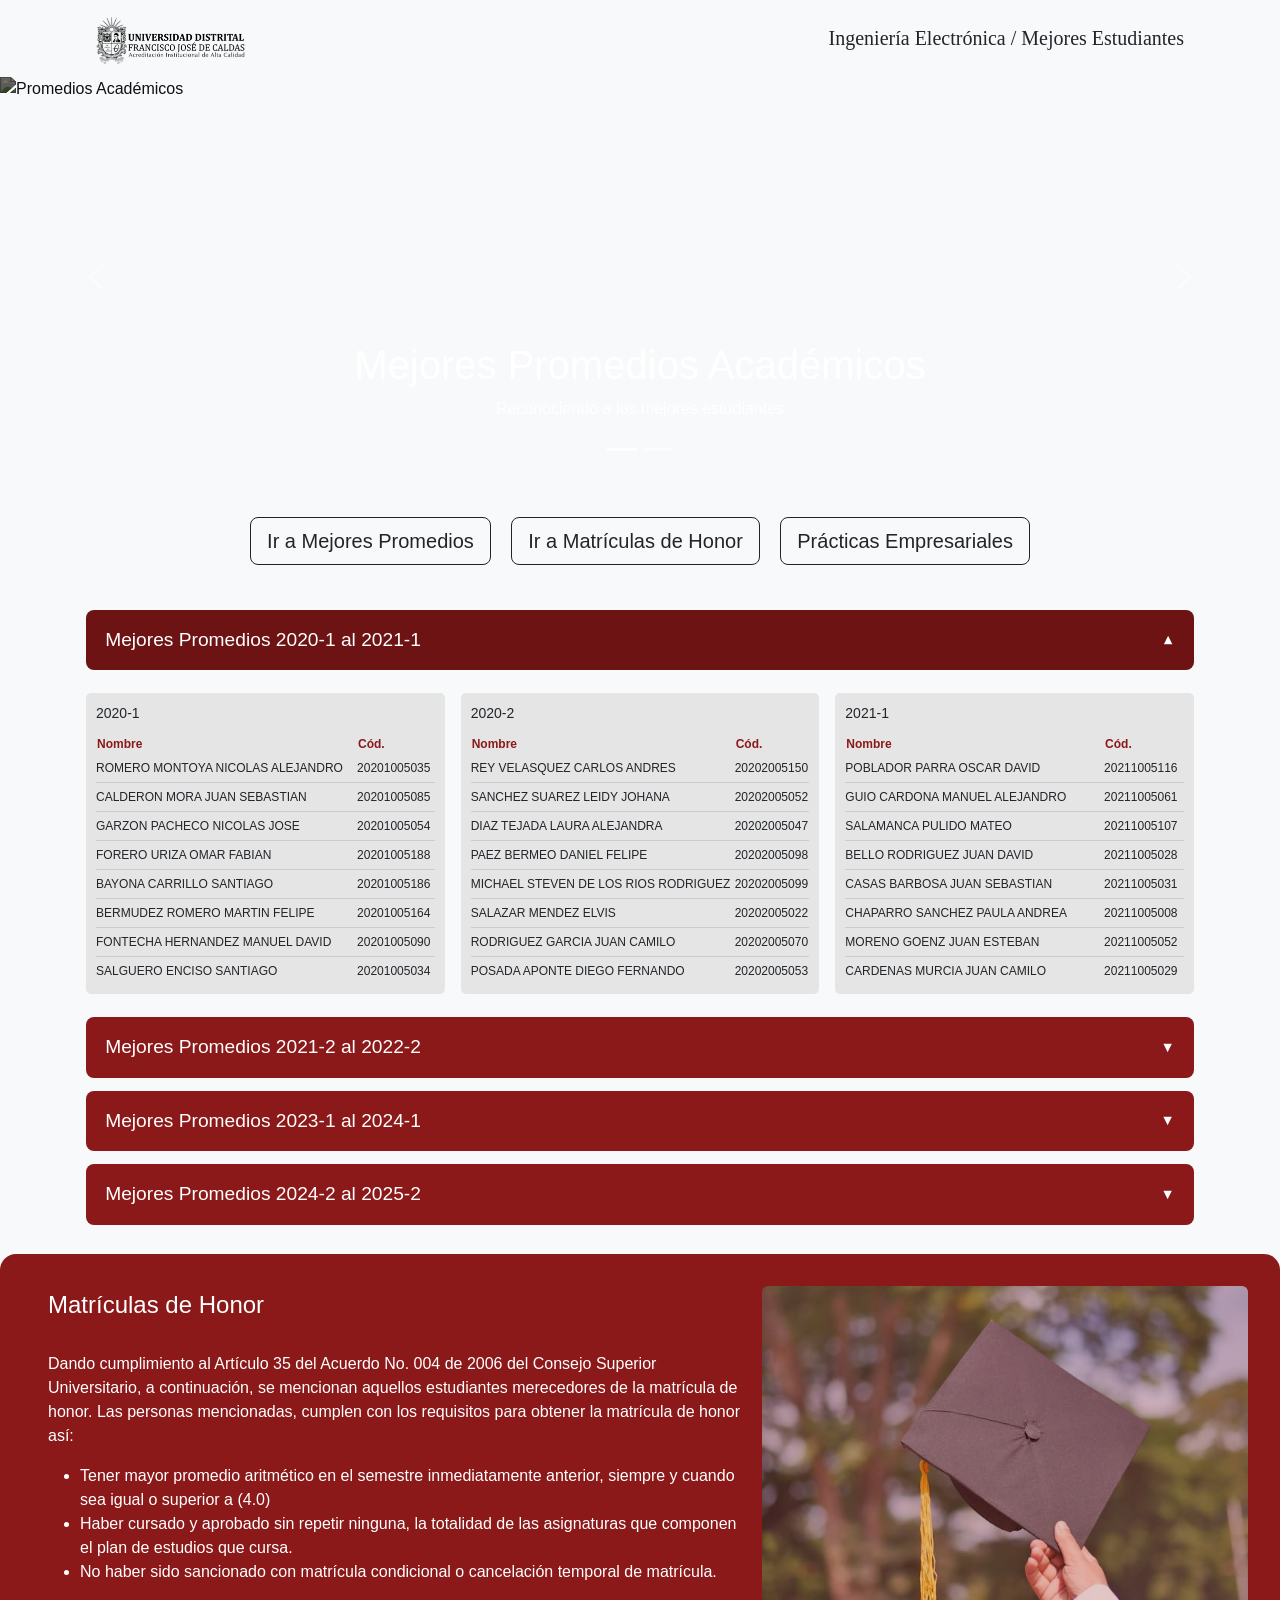
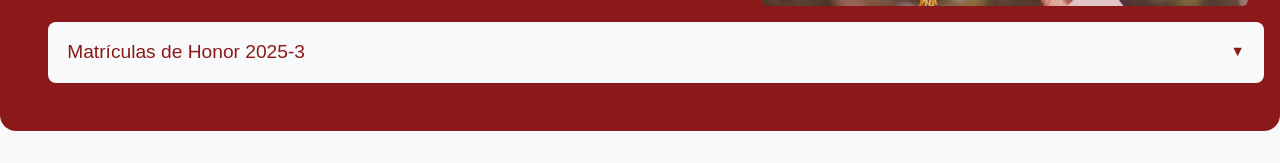
==== index.html @ f1820f09 "Correcion dashboard y finalización de los estilos e información" ====
<!DOCTYPE html>
<html lang="es">

<head>
  <meta charset="UTF-8">
  <title>Mejores Promedios</title>
  <meta name="viewport" content="width=device-width, initial-scale=1.0">
  <link rel="icon" type="image/webp" href="logo.webp">
  <link href="https://cdn.jsdelivr.net/npm/bootstrap@5.1.3/dist/css/bootstrap.min.css" rel="stylesheet"
    integrity="sha384-1BmE4kWBq78iYhFldvKuhfTAU6auU8tT94WrHftjDbrCEXSU1oBoqyl2QvZ6jIW3" crossorigin="anonymous">
  <link rel="stylesheet" href="styles.css">
</head>

<body>
  <!-- Header -->
  <nav class="navbar navbar-light bg-light px-5">
    <div class="container-fluid px-5">
      <a class="navbar-brand" href="#">
        <img src="logo.png" alt="" class="w-25 h-25 d-inline-block align-text-top">
      </a>
      <h5 class="my-0 navbar-title">Ingeniería Electrónica / Mejores Estudiantes</h5>
    </div>
  </nav>

  <!-- Carrusel -->
  <div id="carouselExampleIndicators" class="carousel slide custom-carousel" data-bs-ride="carousel">

    <div class="carousel-indicators">
      <button type="button" data-bs-target="#carouselExampleIndicators" data-bs-slide-to="0" class="active"></button>
      <button type="button" data-bs-target="#carouselExampleIndicators" data-bs-slide-to="1"></button>
    </div>

    <div class="carousel-inner">

      <!-- SLIDE 1 -->
      <div class="carousel-item active">
        <img src="https://images.unsplash.com/photo-1523240795612-9a054b0db644?q=80&w=1200&auto=format&fit=crop"
          class="d-block w-100" alt="Promedios Académicos">

        <div class="carousel-caption custom-caption">
          <a href="#Promedios" class="text-decoration-none text-reset">
            <h1>Mejores Promedios Académicos</h1>
          </a>
          <a href="#Promedios" class="text-decoration-none text-reset">
            <p>Reconociendo a los mejores estudiantes</p>
          </a>
        </div>
      </div>

      <!-- SLIDE 2 -->
      <div class="carousel-item">
        <img src="2.jpg"
          class="d-block w-100" alt="Matrículas de Honor">

        <div class="carousel-caption custom-caption">
          <a class="text-decoration-none text-reset" href="#Matriculas">
            <h1>Matrículas de Honor 2025-3</h1>
          </a>
          <a class="text-decoration-none text-reset" href="#Matriculas">
            <p>Formando profesionales del futuro</p>
          </a>
        </div>
      </div>

    </div>

    <button class="carousel-control-prev" type="button" data-bs-target="#carouselExampleIndicators"
      data-bs-slide="prev">
      <span class="carousel-control-prev-icon"></span>
    </button>

    <button class="carousel-control-next" type="button" data-bs-target="#carouselExampleIndicators"
      data-bs-slide="next">
      <span class="carousel-control-next-icon"></span>
    </button>

  </div>

  <div class="container text-center mt-4">
    <a class="btn btn-lg btn-outline-dark mx-2" href="#Promedios">Ir a Mejores Promedios</a>
    <a class="btn btn-lg btn-outline-dark mx-2" href="#Matriculas">Ir a Matrículas de Honor</a>
    <a class="btn btn-lg btn-outline-dark mx-2" href="./pagina_practicas/practicas.html">Prácticas Empresariales</a>
  </div>

  <!-- Mejores Promedios -->
  <section class="container" id="Promedios">
    <!-- BLOQUE 1 -->
    <button class="accordion">Mejores Promedios 2020-1 al 2021-1</button>
    <div class="panel">
      <div class="grid" id="bloque1"></div>
    </div>

    <!-- BLOQUE 2 -->
    <button class="accordion">Mejores Promedios 2021-2 al 2022-2</button>
    <div class="panel">
      <div class="grid" id="bloque2"></div>
    </div>

    <!-- BLOQUE 3 -->
    <button class="accordion">Mejores Promedios 2023-1 al 2024-1</button>
    <div class="panel">
      <div class="grid" id="bloque3"></div>
    </div>

    <!-- BLOQUE 4 -->
    <button class="accordion">Mejores Promedios 2024-2 al 2025-2</button>
    <div class="panel">
      <div class="grid" id="bloque4"></div>
    </div>

  </section>
  <!-- MATRÍCULAS DE HONOR -->
  <section class="Matriculas" id="Matriculas">
    <div class="container_Matriculas">
      <!-- TEXTO -->
      <div class="ps-3">
        <h4 class="mb-3 pb-3">Matrículas de Honor</h4>
        <p>
          Dando cumplimiento al Artículo 35 del Acuerdo No. 004 de 2006 del Consejo Superior Universitario, a
          continuación, se mencionan aquellos estudiantes merecedores de la matrícula de honor.

          Las personas mencionadas, cumplen con los requisitos para obtener la matrícula de honor así:
        </p>
        <ul>
          <li>Tener mayor promedio aritmético en el semestre inmediatamente anterior, siempre y cuando sea igual o
            superior a (4.0)</li>
          <li>Haber cursado y aprobado sin repetir ninguna, la totalidad de las asignaturas que componen el plan de
            estudios que cursa.</li>
          <li>No haber sido sancionado con matrícula condicional o cancelación temporal de matrícula.</li>
        </ul>
      </div>
      <div class="img-container">
        <img src="1.jpg"
          alt="Matrículas de Honor" class="h-100 opacity-75 rounded">
      </div>
    </div>
    <button class="accordion accordion_matriculas bg-light m-3">Matrículas de Honor 2025-3</button>
    <div class="panel">
      <!-- TABLA -->
      <div class="tabla-honor text-black">
        <table>
          <thead>
            <tr>
              <th></th>
              <th>Nombre</th>
              <th>Código</th>
              <th>Periodo de Ingreso</th>
            </tr>
          </thead>
          <tbody id="tabla-matriculas"></tbody>
        </table>
      </div>
    </div>
  </section>

  <script src="https://cdn.jsdelivr.net/npm/bootstrap@5.1.3/dist/js/bootstrap.bundle.min.js"
    integrity="sha384-ka7Sk0Gln4gmtz2MlQnikT1wXgYsOg+OMhuP+IlRH9sENBO0LRn5q+8nbTov4+1p"
    crossorigin="anonymous"></script>
  <script src="script.js"></script>
</body>

</html>
---- styles.css ----
body {
    font-family: 'Segoe UI', Tahoma, Geneva, Verdana, sans-serif;
    background: #F8F9FA;
}

.hero {
    background: #ffffff;
}

.hero .card {
    border-radius: 1rem;
}

.container {
    width: 90%;
    margin: auto;
    padding: 1rem;

}

.navbar-title {
    font-family: fangsong;
}

/* ACCORDION */
.accordion {
    width: 100%;
    font-size: 1.2rem;
    background: #8C1919;
    color: #fff;
    /* mejor contraste */
    padding: 1rem 1.2rem;
    margin: 0.8rem 0;
    border: none;
    border-radius: 8px;
    cursor: pointer;
    font-weight: 500;
    display: flex;
    justify-content: space-between;
    align-items: center;

    transition: all 0.3s ease;
}

/* Hover elegante */
.accordion:hover {
    background: #a32020;
    transform: translateY(-2px);
    box-shadow: 0 4px 10px rgba(0, 0, 0, 0.15);
}

/* Estado activo */
.accordion.active {
    background: #6e1313;
}

/* Icono (flecha) */
.accordion::after {
    content: "▼";
    font-size: 0.9rem;
    transition: transform 0.3s ease;
}

/* Rotación al abrir */
.accordion.active::after {
    transform: rotate(180deg);
}

.panel {
    display: none;
    padding: 10px 0;
}

/* GRID */
.grid {
    display: grid;
    grid-template-columns: repeat(3, 1fr);
    gap: 1rem;
}

/* Responsive Grid */
@media (max-width: 1024px) {
    .grid {
        grid-template-columns: repeat(2, 1fr);
    }
}

@media (max-width: 768px) {
    .grid {
        grid-template-columns: 1fr;
    }
}

/* COLUMNAS */
.col {
    background: #e5e5e5;
    padding: 10px;
    border-radius: 5px;
}

.col-header {
    display: flex;
    justify-content: space-between;
    font-size: 14px;
    margin-bottom: 10px;
}

.col-header a {
    color: #8C1919;
    text-decoration: none;
    font-size: 12px;
}

/* TABLA */
.tabla {
    max-height: 250px;
    overflow-y: auto;
}

table {
    width: 100%;
    font-size: 12px;
}

th {
    text-align: left;
    color: #8C1919;
}

td {
    padding: 5px 0;
    border-bottom: 1px solid #ccc;
}

.custom-carousel img {
    filter: brightness(0.4) sepia(0.3) hue-rotate(-10deg);
}

img {
    width: 100%;
    height: 25rem;
    object-fit: cover;
    object-position: center;
    /* Por defecto, centrado */
    object-position: top;
    /* Enfoque en la parte superior */
    object-position: bottom;
    /* Enfoque en la parte inferior */
    object-position: left;
    /* Enfoque a la izquierda */
    object-position: right;
    /* Enfoque a la derecha */
    object-position: 30% 80%;
    /* Coordenadas personalizadas (x% y%) */
}

/* Matriculas */
.Matriculas {
    background: #8C1919;
    padding: 2rem;
    border-radius: 1rem;
    margin-bottom: 2rem;
}

.container_Matriculas {
    display: flex;
    gap: 1rem;
    color: white;
    align-items: center;
}

/* Responsive Matriculas Container */
@media (max-width: 768px) {
    .container_Matriculas {
        flex-direction: column;
        gap: 1.5rem;
    }
}

@media (max-width: 768px) {
    .container_Matriculas > div:first-child {
        width: 100% !important;
    }
}

.img-container {
    flex-shrink: 0;
    min-width: 40%;
    height: 20rem;
}

.img-container img {
    width: 100%;
    height: 100%;
    object-fit: cover;
    object-position: center;
    margin: 0;
}

/* Responsive Image Container */
@media (max-width: 768px) {
    .img-container {
        min-width: 100%;
        height: 15rem;
    }
}

.accordion_matriculas {
    color: #8C1919;
    font-weight: 500;
    width: 100%;
    margin-left: 0;
    margin-right: 0;
}

/* Responsive accordion matriculas */
@media (max-width: 768px) {
    .accordion_matriculas {
        width: 100%;
        font-size: 1rem;
        padding: 0.8rem 1rem;
    }
}

/* TABLAS */
.tabla-container {
    width: 100%;
}

/* TABLA */
.tabla-honor {
    background: #eaeaea;
    border-radius: 8px;
    overflow-x: auto;
}

.tabla-honor table {
    width: 100%;
    min-width: 500px;
}

/* ENCABEZADO */
.tabla-honor thead {
    background: #f5f5f5;
}

.tabla-honor th {
    padding: 12px;
    font-size: 13px;
    text-align: left;
    color: #333;
}

/* FILAS */
.tabla-honor td {
    padding: 12px;
    font-size: 13px;
    border-top: 1px solid #ddd;
}

/* EFECTO HOVER */
.tabla-honor tbody tr:hover {
    background: #dcdcdc;
}

/* Responsive tabla */
@media (max-width: 768px) {
    .tabla-honor {
        overflow-x: auto;
    }
    
    .tabla-honor th,
    .tabla-honor td {
        padding: 10px 8px;
        font-size: 12px;
    }
}

/* ICONO CHECK */
.check {
    width: 12px;
    height: 12px;
    background: #0f766e;
    border-radius: 50%;
    display: inline-block;
}
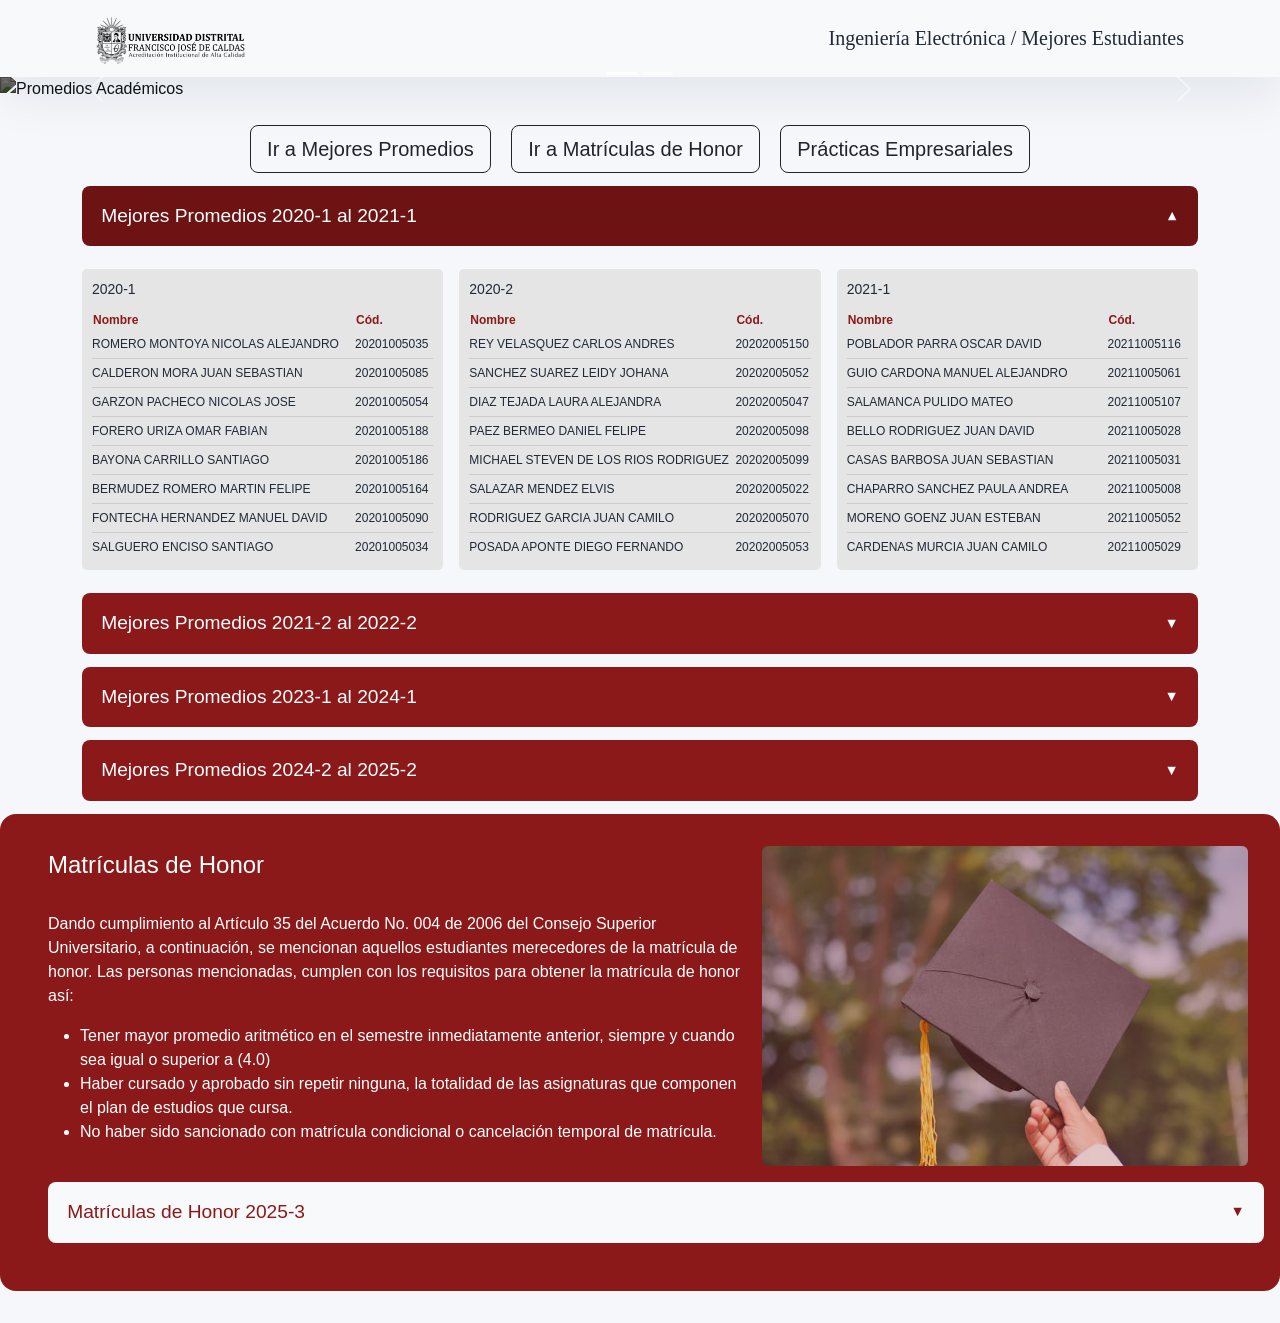
==== commit 201487df: "Creación de página de tramites y procedimientos, se hizo corrección de estilos de las otras páginas " ====
--- a/index.html
+++ b/index.html
@@ -8,7 +8,7 @@
   <link rel="icon" type="image/webp" href="logo.webp">
   <link href="https://cdn.jsdelivr.net/npm/bootstrap@5.1.3/dist/css/bootstrap.min.css" rel="stylesheet"
     integrity="sha384-1BmE4kWBq78iYhFldvKuhfTAU6auU8tT94WrHftjDbrCEXSU1oBoqyl2QvZ6jIW3" crossorigin="anonymous">
-  <link rel="stylesheet" href="styles.css">
+  <link rel="stylesheet" href="pagina_desercion/style.css">
 </head>
 
 <body>
--- a/pagina_desercion/style.css
+++ b/pagina_desercion/style.css
@@ -0,0 +1,520 @@
+body {
+    font-family: 'Segoe UI', Tahoma, Geneva, Verdana, sans-serif;
+    background: #f5f7fb;
+    color: #1f2937;
+    margin: 0;
+}
+
+.navbar {
+    background: #f5f7fb;
+    box-shadow: 0 18px 50px rgba(15, 23, 42, 0.08);
+    backdrop-filter: blur(8px);
+}
+
+.navbar-logo {
+    max-height: 4rem;
+    width: auto;
+}
+.navbar-title {
+    font-family: fangsong;
+    /* font-size: 1rem; */
+}
+
+/* ACCORDION */
+.accordion {
+    width: 100%;
+    font-size: 1.2rem;
+    background: #8C1919;
+    color: #fff;
+    padding: 1rem 1.2rem;
+    margin: 0.8rem 0;
+    border: none;
+    border-radius: 8px;
+    cursor: pointer;
+    font-weight: 500;
+    display: flex;
+    justify-content: space-between;
+    align-items: center;
+    transition: all 0.3s ease;
+}
+
+.accordion:hover {
+    background: #a32020;
+    transform: translateY(-2px);
+    box-shadow: 0 4px 10px rgba(0, 0, 0, 0.15);
+}
+
+.accordion.active {
+    background: #6e1313;
+}
+
+.accordion::after {
+    content: "▼";
+    font-size: 0.9rem;
+    transition: transform 0.3s ease;
+}
+
+.accordion.active::after {
+    transform: rotate(180deg);
+}
+
+.panel {
+    display: none;
+    padding: 10px 0;
+}
+
+.hero {
+    position: relative;
+    min-height: 72vh;
+    background: #8C1919;
+    display: flex;
+    align-items: center;
+    text-align: center;
+    overflow: hidden;
+}
+
+.hero::before {
+    content: "";
+    position: absolute;
+    inset: 0;
+    background: radial-gradient(circle at top right, rgba(255, 255, 255, 0.15), transparent 35%),
+                radial-gradient(circle at bottom left, rgba(255, 255, 255, 0.10), transparent 25%);
+}
+
+.hero-content {
+    position: relative;
+    z-index: 1;
+    max-width: 760px;
+    margin: 0 auto;
+    padding: 4rem 1.25rem;
+    color: #f9fafb;
+}
+
+.hero .eyebrow {
+    display: inline-block;
+    text-transform: uppercase;
+    letter-spacing: 0.28em;
+    font-size: 0.84rem;
+    color: #d1d5db;
+    margin-bottom: 1rem;
+}
+
+.hero h1 {
+    font-size: clamp(2.6rem, 4vw, 4.4rem);
+    line-height: 1.02;
+    font-weight: 700;
+    margin-bottom: 1rem;
+}
+
+.hero-text {
+    font-size: 1.1rem;
+    max-width: 680px;
+    margin: 0 auto 2rem;
+    color: #e5e7eb;
+    line-height: 1.8;
+}
+
+.btn-cta {
+    padding: 1rem 2rem;
+    font-size: 1rem;
+    border-radius: 999px;
+}
+
+.section-modern {
+    padding: 5rem 0 2rem;
+}
+
+.section-header .subtitle {
+    display: inline-block;
+    text-transform: uppercase;
+    color: #BE1622;
+    letter-spacing: 0.2em;
+    font-size: 0.78rem;
+    margin-bottom: 0.75rem;
+}
+
+.section-header h2 {
+    font-size: 2.3rem;
+    margin-bottom: 0.75rem;
+    font-weight: 700;
+}
+
+.section-header p {
+    max-width: 640px;
+    margin: 0 auto;
+    color: #4b5563;
+}
+
+.cards-grid {
+    display: grid;
+    grid-template-columns: repeat(3, minmax(0, 1fr));
+    gap: 1.5rem;
+    margin-top: 2.5rem;
+}
+
+.feature-card {
+    background: #ffffff;
+    border-radius: 1.25rem;
+    padding: 2rem;
+    box-shadow: 0 24px 60px rgba(15, 23, 42, 0.08);
+    transition: transform 0.25s ease, box-shadow 0.25s ease;
+}
+
+.feature-card img {
+    width: 100%;
+    height: auto;
+    border-radius: 0.5rem;
+    margin-bottom: 1rem;
+    object-fit: cover;
+}
+
+.feature-card:hover {
+    transform: translateY(-6px);
+    box-shadow: 0 30px 80px rgba(15, 23, 42, 0.12);
+}
+
+.feature-card h5 {
+    margin-bottom: 1rem;
+    font-size: 1.25rem;
+}
+
+.feature-card p {
+    color: #475569;
+    line-height: 1.85;
+}
+
+.section-info {
+    background: #ffffff;
+    padding: 4rem 0;
+}
+
+.info-grid {
+    display: grid;
+    grid-template-columns: 1.1fr 0.9fr;
+    align-items: center;
+    gap: 2rem;
+}
+
+.info-grid h2 {
+    font-size: 2.3rem;
+    margin-bottom: 1rem;
+}
+
+.info-grid p,
+.info-grid li {
+    color: #4b5563;
+    line-height: 1.8;
+}
+
+.info-grid ul {
+    margin-top: 1.25rem;
+    padding-left: 1.2rem;
+}
+
+.info-grid li {
+    margin-bottom: 0.75rem;
+}
+
+.info-image img {
+    width: 100%;
+    height: 100%;
+    object-fit: cover;
+    border-radius: 1.25rem;
+    box-shadow: 0 30px 60px rgba(15, 23, 42, 0.08);
+}
+
+.logos-grid {
+    display: grid;
+    grid-template-columns: repeat(6, minmax(0, 1fr));
+    gap: 1.25rem;
+    align-items: center;
+    margin-top: 2rem;
+}
+
+.logo-card {
+    background: #ffffff;
+    border-radius: 1rem;
+    padding: 1.5rem;
+    transition: transform 0.25s ease, box-shadow 0.25s ease;
+}
+
+.logo-card:hover {
+    transform: translateY(-4px);
+    box-shadow: 0 18px 40px rgba(15, 23, 42, 0.10);
+}
+
+.logo-card img {
+    width: 120px;
+    height: 120px;
+    object-fit: contain;
+    margin-bottom: 1rem;
+}
+
+.logo-card p {
+    margin: 0;
+    color: #374151;
+    font-weight: 600;
+}
+
+@media (max-width: 1100px) {
+    .cards-grid,
+    .info-grid {
+        grid-template-columns: 1fr;
+    }
+
+    .logos-grid {
+        grid-template-columns: repeat(3, minmax(0, 1fr));
+    }
+}
+
+@media (max-width: 680px) {
+    .hero {
+        min-height: 60vh;
+    }
+
+    .hero-content {
+        padding: 3rem 1rem;
+    }
+
+    .section-header h2 {
+        font-size: 2rem;
+    }
+
+    .logos-grid {
+        grid-template-columns: 1fr;
+    }
+
+    .navbar-title {
+        font-size: 0.95rem;
+        font-family: fangsong;
+    }
+}
+
+.tramite-card {
+    background: #ffffff;
+    border-radius: 1.25rem;
+    padding: 2rem;
+    box-shadow: 0 24px 50px rgba(15, 23, 42, 0.08);
+    margin-bottom: 1.5rem;
+}
+
+.tramite-card h3 {
+    margin-bottom: 1rem;
+    font-size: 1.7rem;
+    color: #8C1919;
+}
+
+.tramite-card p,
+.tramite-card ul,
+.tramite-card li {
+    color: #475569;
+    line-height: 1.8;
+    font-size: 1.3rem;
+}
+
+.tramite-card p {
+    margin-bottom: 1rem;
+}
+
+.tramite-card ul {
+    padding-left: 1.25rem;
+}
+
+.indice-card {
+    background: #ffffff;
+    border-radius: 1.25rem;
+    padding: 1.5rem 2rem;
+    box-shadow: 0 24px 50px rgba(15, 23, 42, 0.08);
+}
+
+.indice-card h3 {
+    margin-bottom: 1rem;
+    font-size: 1.45rem;
+    color: #8C1919;
+}
+
+.indice-buttons {
+    display: flex;
+    flex-wrap: wrap;
+    gap: 1rem;
+}
+
+.indice-button {
+    flex: 1 1 auto;
+    min-width: 8rem;
+    white-space: nowrap;
+    font-size: larger;
+}
+
+@media (max-width: 768px) {
+    .indice-buttons {
+        justify-content: center;
+    }
+}
+
+.tramite-card li {
+    margin-bottom: 0.75rem;
+}
+
+.tramite-card a {
+    color: #198754;
+    text-decoration: underline;
+    font-weight: bold;
+}
+
+.tramite-card a:hover {
+    text-decoration: underline;
+}
+
+/* EFECTO HOVER */
+.tabla-honor tbody tr:hover {
+    background: #dcdcdc;
+}
+
+/* Responsive tabla */
+@media (max-width: 768px) {
+    .tabla-honor {
+        overflow-x: auto;
+    }
+    
+    .tabla-honor th,
+    .tabla-honor td {
+        padding: 10px 8px;
+        font-size: 12px;
+    }
+}
+
+/* ICONO CHECK */
+.check {
+    width: 12px;
+    height: 12px;
+    background: #0f766e;
+    border-radius: 50%;
+    display: inline-block;
+}
+
+/* Estilos adicionales para index principal */
+.custom-carousel img {
+    filter: brightness(0.4) sepia(0.3) hue-rotate(-10deg);
+}
+
+.Matriculas {
+    background: #8C1919;
+    padding: 2rem;
+    border-radius: 1rem;
+    margin-bottom: 2rem;
+}
+
+.container_Matriculas {
+    display: flex;
+    gap: 1rem;
+    color: white;
+    align-items: center;
+}
+
+@media (max-width: 768px) {
+    .container_Matriculas {
+        flex-direction: column;
+        gap: 1.5rem;
+    }
+}
+
+.img-container {
+    flex-shrink: 0;
+    min-width: 40%;
+    height: 20rem;
+}
+
+.img-container img {
+    width: 100%;
+    height: 100%;
+    object-fit: cover;
+    object-position: center;
+    margin: 0;
+}
+
+@media (max-width: 768px) {
+    .img-container {
+        min-width: 100%;
+        height: 15rem;
+    }
+}
+
+.accordion_matriculas {
+    color: #8C1919;
+    font-weight: 500;
+    width: 100%;
+    margin-left: 0;
+    margin-right: 0;
+}
+
+@media (max-width: 768px) {
+    .accordion_matriculas {
+        width: 100%;
+        font-size: 1rem;
+        padding: 0.8rem 1rem;
+    }
+}
+
+.grid {
+    display: grid;
+    grid-template-columns: repeat(3, 1fr);
+    gap: 1rem;
+}
+
+@media (max-width: 1024px) {
+    .grid {
+        grid-template-columns: repeat(2, 1fr);
+    }
+}
+
+@media (max-width: 768px) {
+    .grid {
+        grid-template-columns: 1fr;
+    }
+}
+
+.col {
+    background: #e5e5e5;
+    padding: 10px;
+    border-radius: 5px;
+}
+
+.col-header {
+    display: flex;
+    justify-content: space-between;
+    font-size: 14px;
+    margin-bottom: 10px;
+}
+
+.col-header a {
+    color: #8C1919;
+    text-decoration: none;
+    font-size: 12px;
+}
+
+.tabla {
+    max-height: 250px;
+    overflow-y: auto;
+}
+
+table {
+    width: 100%;
+    font-size: 12px;
+}
+
+th {
+    text-align: left;
+    color: #8C1919;
+}
+
+td {
+    padding: 5px 0;
+    border-bottom: 1px solid #ccc;
+}
+
+@keyframes gradientShift {
+    0% { background-position: 0% 50%; }
+    50% { background-position: 100% 50%; }
+    100% { background-position: 0% 50%; }
+}
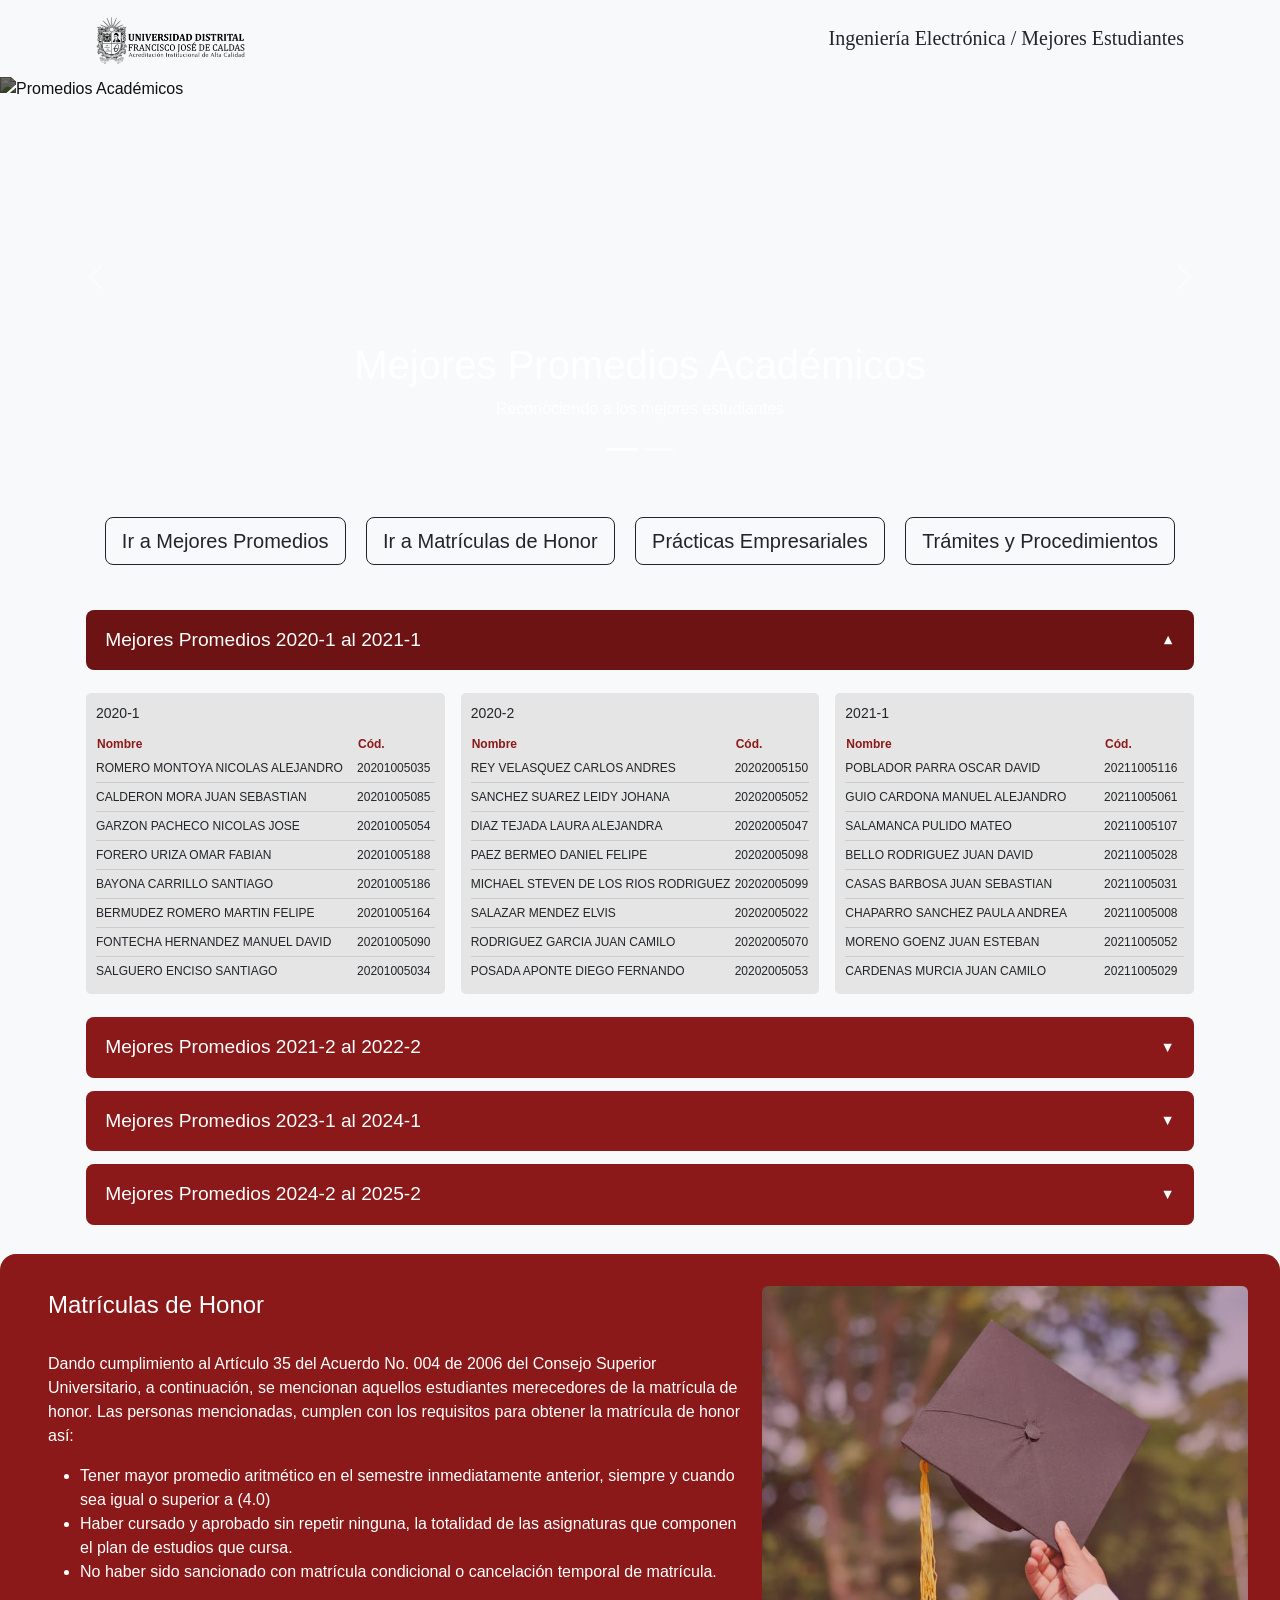
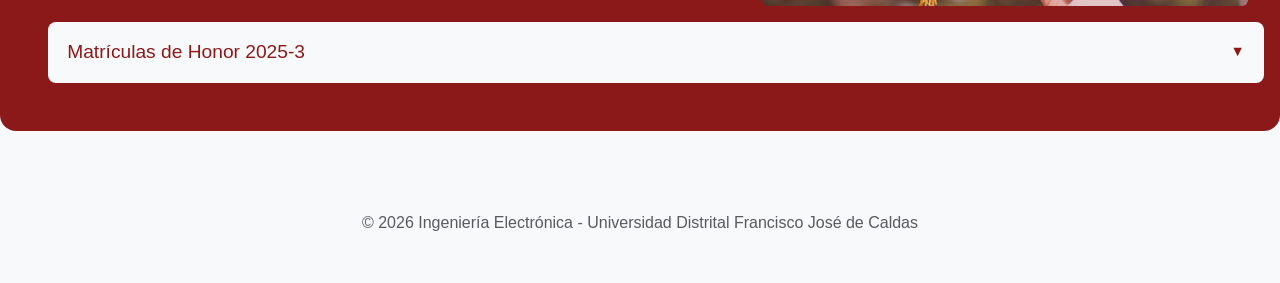
==== commit 3027fc42: "Corrección de detalles de estilo y finalización de página de trámites Co-authored-by: Copilot <copil" ====
--- a/index.html
+++ b/index.html
@@ -8,7 +8,7 @@
   <link rel="icon" type="image/webp" href="logo.webp">
   <link href="https://cdn.jsdelivr.net/npm/bootstrap@5.1.3/dist/css/bootstrap.min.css" rel="stylesheet"
     integrity="sha384-1BmE4kWBq78iYhFldvKuhfTAU6auU8tT94WrHftjDbrCEXSU1oBoqyl2QvZ6jIW3" crossorigin="anonymous">
-  <link rel="stylesheet" href="pagina_desercion/style.css">
+  <link rel="stylesheet" href="styles.css">
 </head>
 
 <body>
@@ -49,8 +49,7 @@
 
       <!-- SLIDE 2 -->
       <div class="carousel-item">
-        <img src="2.jpg"
-          class="d-block w-100" alt="Matrículas de Honor">
+        <img src="2.jpg" class="d-block w-100" alt="Matrículas de Honor">
 
         <div class="carousel-caption custom-caption">
           <a class="text-decoration-none text-reset" href="#Matriculas">
@@ -80,6 +79,8 @@
     <a class="btn btn-lg btn-outline-dark mx-2" href="#Promedios">Ir a Mejores Promedios</a>
     <a class="btn btn-lg btn-outline-dark mx-2" href="#Matriculas">Ir a Matrículas de Honor</a>
     <a class="btn btn-lg btn-outline-dark mx-2" href="./pagina_practicas/practicas.html">Prácticas Empresariales</a>
+    <a class="btn btn-lg btn-outline-dark mx-2" href="./Tramitesyprocedimientos/index.html">Trámites y
+      Procedimientos</a>
   </div>
 
   <!-- Mejores Promedios -->
@@ -130,8 +131,7 @@
         </ul>
       </div>
       <div class="img-container">
-        <img src="1.jpg"
-          alt="Matrículas de Honor" class="h-100 opacity-75 rounded">
+        <img src="1.jpg" alt="Matrículas de Honor" class="h-100 opacity-75 rounded">
       </div>
     </div>
     <button class="accordion accordion_matriculas bg-light m-3">Matrículas de Honor 2025-3</button>
@@ -152,6 +152,11 @@
       </div>
     </div>
   </section>
+  <footer class="bg-light text-center text-muted py-3 mt-5">
+    <div class="container">
+      <p>&copy; 2026 Ingeniería Electrónica - Universidad Distrital Francisco José de Caldas</p>
+    </div>
+  </footer>
 
   <script src="https://cdn.jsdelivr.net/npm/bootstrap@5.1.3/dist/js/bootstrap.bundle.min.js"
     integrity="sha384-ka7Sk0Gln4gmtz2MlQnikT1wXgYsOg+OMhuP+IlRH9sENBO0LRn5q+8nbTov4+1p"
--- a/styles.css
+++ b/styles.css
@@ -0,0 +1,276 @@
+body {
+    font-family: 'Segoe UI', Tahoma, Geneva, Verdana, sans-serif;
+    background: #F8F9FA;
+}
+
+.hero {
+    background: #ffffff;
+}
+
+.hero .card {
+    border-radius: 1rem;
+}
+
+.container {
+    width: 90%;
+    margin: auto;
+    padding: 1rem;
+
+}
+
+.navbar-logo {
+    max-height: 56px;
+    width: auto;
+}
+.navbar-title {
+    font-family: fangsong;
+    /* font-size: 1rem; */
+}
+
+/* ACCORDION */
+.accordion {
+    width: 100%;
+    font-size: 1.2rem;
+    background: #8C1919;
+    color: #fff;
+    /* mejor contraste */
+    padding: 1rem 1.2rem;
+    margin: 0.8rem 0;
+    border: none;
+    border-radius: 8px;
+    cursor: pointer;
+    font-weight: 500;
+    display: flex;
+    justify-content: space-between;
+    align-items: center;
+
+    transition: all 0.3s ease;
+}
+
+/* Hover elegante */
+.accordion:hover {
+    background: #a32020;
+    transform: translateY(-2px);
+    box-shadow: 0 4px 10px rgba(0, 0, 0, 0.15);
+}
+
+/* Estado activo */
+.accordion.active {
+    background: #6e1313;
+}
+
+/* Icono (flecha) */
+.accordion::after {
+    content: "▼";
+    font-size: 0.9rem;
+    transition: transform 0.3s ease;
+}
+
+/* Rotación al abrir */
+.accordion.active::after {
+    transform: rotate(180deg);
+}
+
+.panel {
+    display: none;
+    padding: 10px 0;
+}
+
+/* GRID */
+.grid {
+    display: grid;
+    grid-template-columns: repeat(3, 1fr);
+    gap: 1rem;
+}
+
+/* Responsive Grid */
+@media (max-width: 1024px) {
+    .grid {
+        grid-template-columns: repeat(2, 1fr);
+    }
+}
+
+@media (max-width: 768px) {
+    .grid {
+        grid-template-columns: 1fr;
+    }
+}
+
+/* COLUMNAS */
+.col {
+    background: #e5e5e5;
+    padding: 10px;
+    border-radius: 5px;
+}
+
+.col-header {
+    display: flex;
+    justify-content: space-between;
+    font-size: 14px;
+    margin-bottom: 10px;
+}
+
+.col-header a {
+    color: #8C1919;
+    text-decoration: none;
+    font-size: 12px;
+}
+
+/* TABLA */
+.tabla {
+    max-height: 250px;
+    overflow-y: auto;
+}
+
+table {
+    width: 100%;
+    font-size: 12px;
+}
+
+th {
+    text-align: left;
+    color: #8C1919;
+}
+
+td {
+    padding: 5px 0;
+    border-bottom: 1px solid #ccc;
+}
+
+.custom-carousel img {
+    filter: brightness(0.4) sepia(0.3) hue-rotate(-10deg);
+}
+
+img {
+    width: 100%;
+    height: 25rem;
+    object-fit: cover;
+    object-position: center;
+}
+
+/* Matriculas */
+.Matriculas {
+    background: #8C1919;
+    padding: 2rem;
+    border-radius: 1rem;
+    margin-bottom: 2rem;
+}
+
+.container_Matriculas {
+    display: flex;
+    gap: 1rem;
+    color: white;
+    align-items: center;
+}
+
+/* Responsive Matriculas Container */
+@media (max-width: 768px) {
+    .container_Matriculas {
+        flex-direction: column;
+        gap: 1.5rem;
+    }
+
+    .container_Matriculas > div:first-child {
+        width: 100% !important;
+    }
+
+    .img-container {
+        min-width: 100%;
+        height: 15rem;
+    }
+
+    .accordion_matriculas {
+        width: 100%;
+        font-size: 1rem;
+        padding: 0.8rem 1rem;
+    }
+
+    .container.text-center .btn {
+        margin-bottom: 0.75rem;
+    }
+}
+
+.img-container {
+    flex-shrink: 0;
+    min-width: 40%;
+    height: 20rem;
+}
+
+.img-container img {
+    width: 100%;
+    height: 100%;
+    object-fit: cover;
+    object-position: center;
+    margin: 0;
+}
+
+.accordion_matriculas {
+    color: #8C1919;
+    font-weight: 500;
+    width: 100%;
+    margin-left: 0;
+    margin-right: 0;
+}
+
+/* TABLAS */
+.tabla-container {
+    width: 100%;
+}
+
+/* TABLA */
+.tabla-honor {
+    background: #eaeaea;
+    border-radius: 8px;
+    overflow-x: auto;
+}
+
+.tabla-honor table {
+    width: 100%;
+    min-width: 500px;
+}
+
+/* ENCABEZADO */
+.tabla-honor thead {
+    background: #f5f5f5;
+}
+
+.tabla-honor th {
+    padding: 12px;
+    font-size: 13px;
+    text-align: left;
+    color: #333;
+}
+
+/* FILAS */
+.tabla-honor td {
+    padding: 12px;
+    font-size: 13px;
+    border-top: 1px solid #ddd;
+}
+
+/* EFECTO HOVER */
+.tabla-honor tbody tr:hover {
+    background: #dcdcdc;
+}
+
+/* Responsive tabla */
+@media (max-width: 768px) {
+    .tabla-honor {
+        overflow-x: auto;
+    }
+    
+    .tabla-honor th,
+    .tabla-honor td {
+        padding: 10px 8px;
+        font-size: 12px;
+    }
+}
+
+/* ICONO CHECK */
+.check {
+    width: 12px;
+    height: 12px;
+    background: #0f766e;
+    border-radius: 50%;
+    display: inline-block;
+}
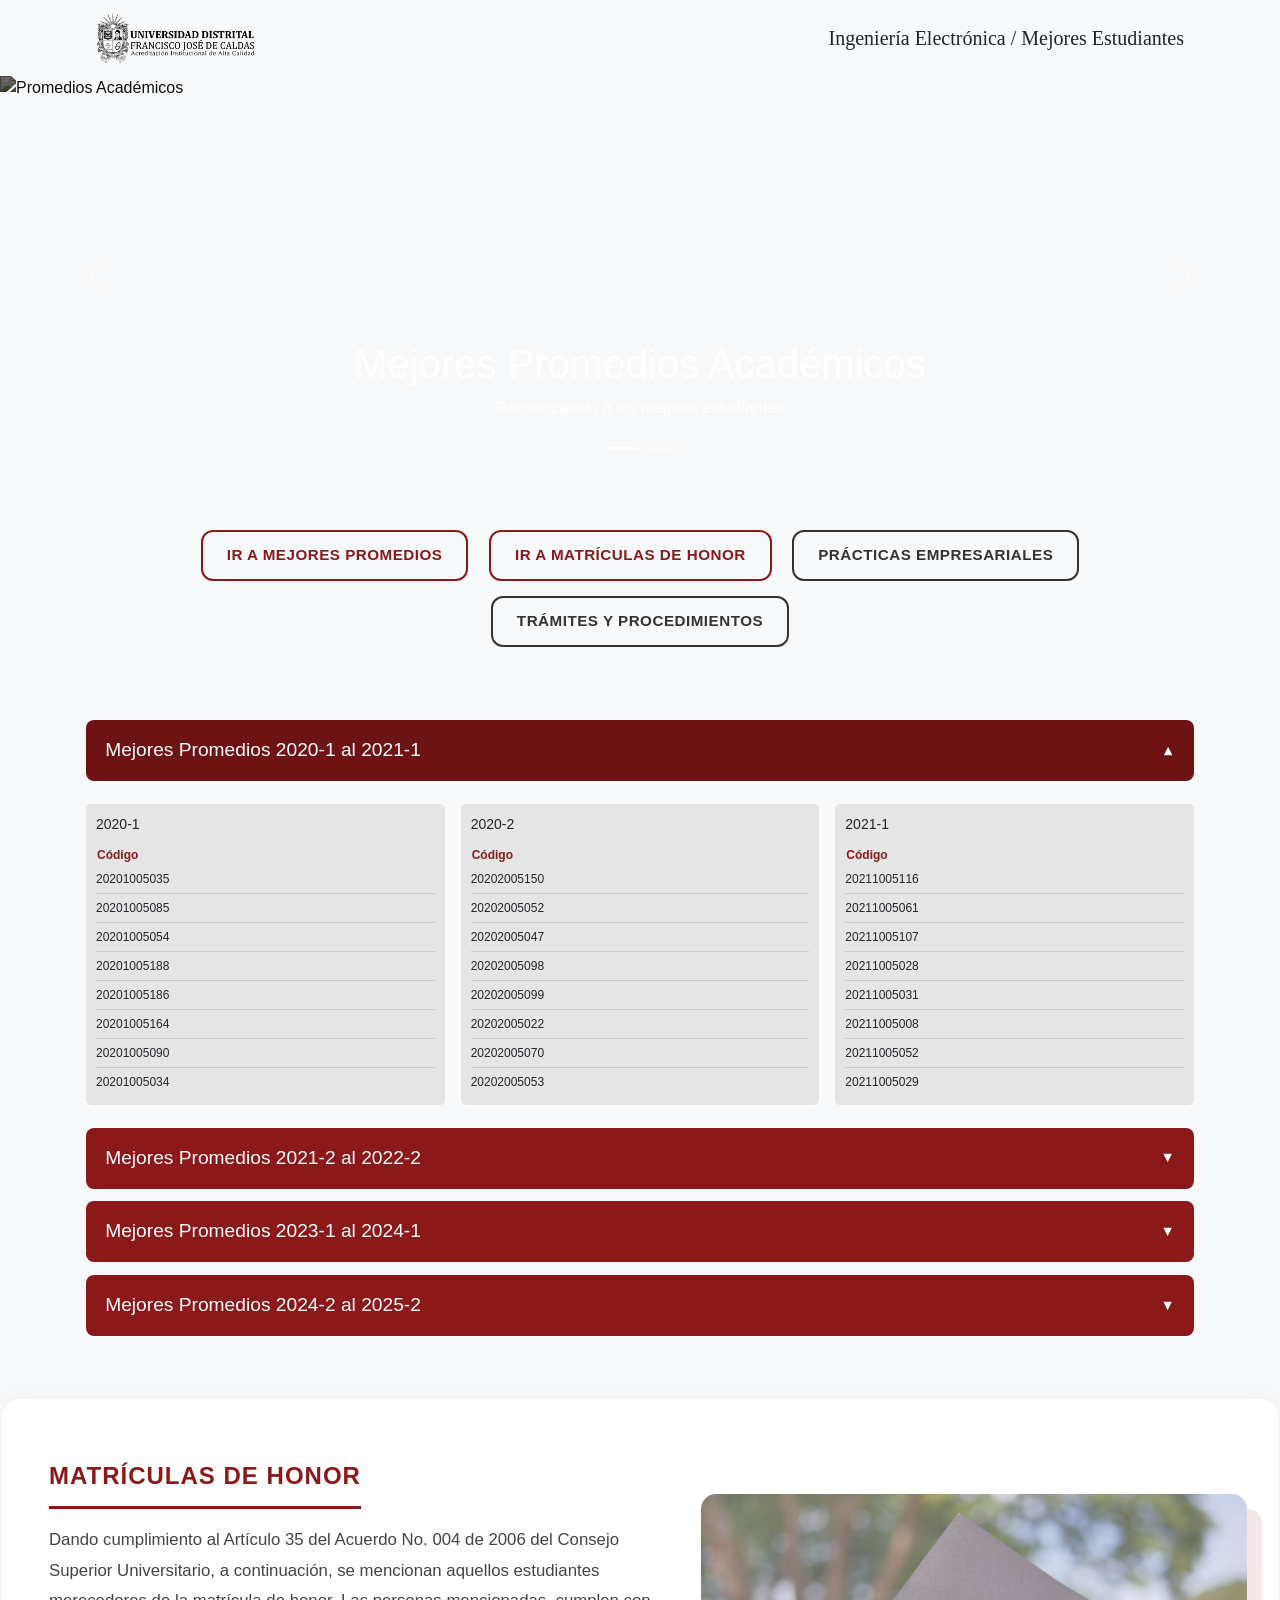
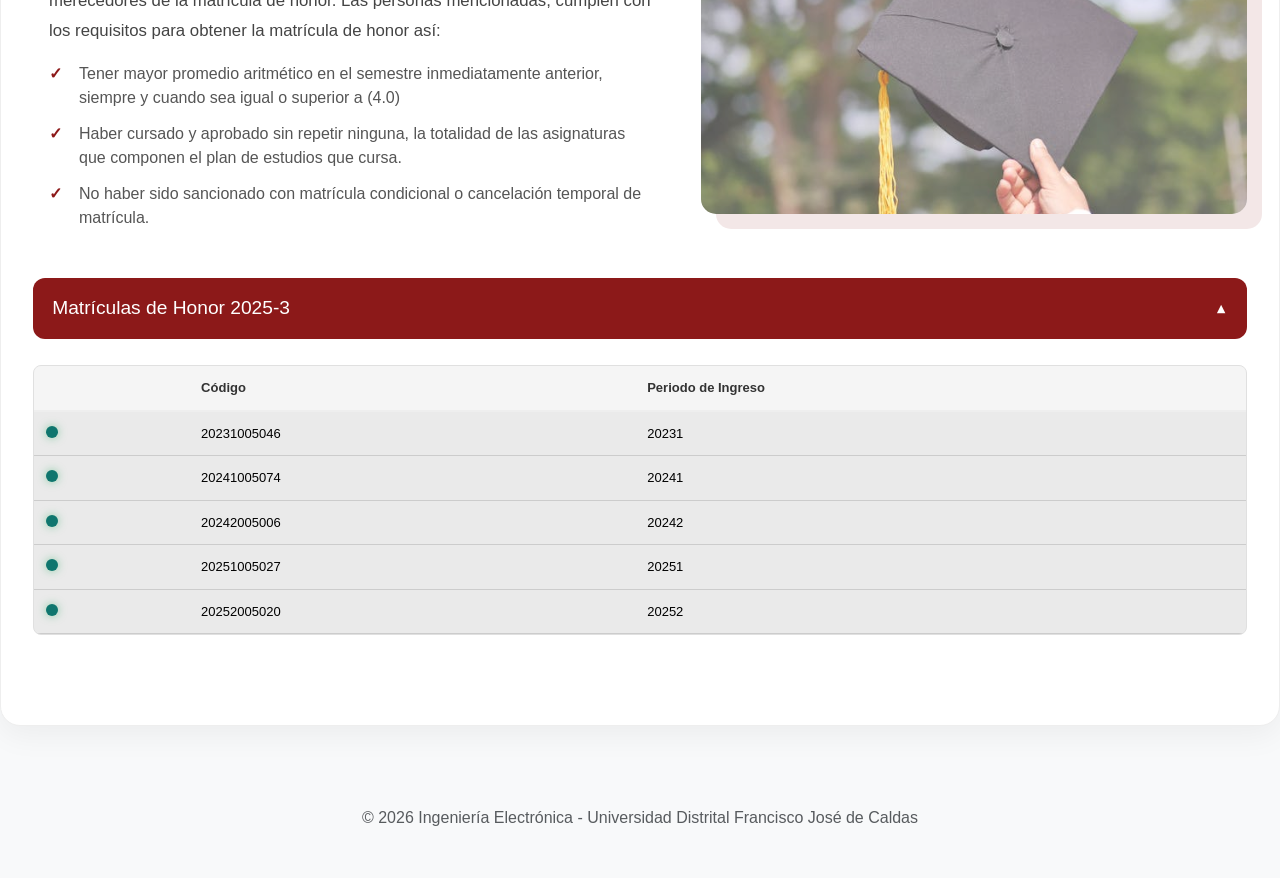
==== commit d1ec11a4: "Cambios en la página mejores estudiantes, se quitaron los nombres de los estudiantes, solo se dejó C" ====
--- a/index.html
+++ b/index.html
@@ -16,7 +16,7 @@
   <nav class="navbar navbar-light bg-light px-5">
     <div class="container-fluid px-5">
       <a class="navbar-brand" href="#">
-        <img src="logo.png" alt="" class="w-25 h-25 d-inline-block align-text-top">
+        <img src="logo.png" alt="Logo UD" style="height: 50px; width: auto;">
       </a>
       <h5 class="my-0 navbar-title">Ingeniería Electrónica / Mejores Estudiantes</h5>
     </div>
@@ -75,13 +75,12 @@
 
   </div>
 
-  <div class="container text-center mt-4">
-    <a class="btn btn-lg btn-outline-dark mx-2" href="#Promedios">Ir a Mejores Promedios</a>
-    <a class="btn btn-lg btn-outline-dark mx-2" href="#Matriculas">Ir a Matrículas de Honor</a>
-    <a class="btn btn-lg btn-outline-dark mx-2" href="./pagina_practicas/practicas.html">Prácticas Empresariales</a>
-    <a class="btn btn-lg btn-outline-dark mx-2" href="./Tramitesyprocedimientos/index.html">Trámites y
-      Procedimientos</a>
-  </div>
+<div class="container text-center mt-4">
+    <a class="btn btn-lg btn-outline-dark mx-2 d-inline-block" href="#Promedios">Ir a Mejores Promedios</a>
+    <a class="btn btn-lg btn-outline-dark mx-2 d-inline-block" href="#Matriculas">Ir a Matrículas de Honor</a>
+    <a class="btn btn-lg btn-outline-dark mx-2 d-inline-block" href="./pagina_practicas/practicas.html">Prácticas Empresariales</a>
+    <a class="btn btn-lg btn-outline-dark mx-2 d-inline-block" href="./Tramitesyprocedimientos/index.html">Trámites y Procedimientos</a>
+</div>
 
   <!-- Mejores Promedios -->
   <section class="container" id="Promedios">
@@ -142,7 +141,6 @@
           <thead>
             <tr>
               <th></th>
-              <th>Nombre</th>
               <th>Código</th>
               <th>Periodo de Ingreso</th>
             </tr>
--- a/styles.css
+++ b/styles.css
@@ -148,45 +148,210 @@
     object-position: center;
 }
 
-/* Matriculas */
+/* --- SECCIÓN MATRÍCULAS DE HONOR --- */
 .Matriculas {
-    background: #8C1919;
-    padding: 2rem;
-    border-radius: 1rem;
-    margin-bottom: 2rem;
+    background: #ffffff; /* Fondo claro para resaltar del resto */
+    padding: 4rem 0;
+    margin: 2rem auto;
+    border-radius: 20px;
+    box-shadow: 0 10px 30px rgba(0,0,0,0.05);
+    border: 1px solid #eee;
 }
 
 .container_Matriculas {
     display: flex;
-    gap: 1rem;
-    color: white;
+    gap: 3rem;
     align-items: center;
-}
-
-/* Responsive Matriculas Container */
-@media (max-width: 768px) {
+    padding: 0 2rem;
+    margin-bottom: 2rem;
+}
+
+/* Títulos y Texto */
+.Matriculas h4 {
+    color: #8C1919;
+    font-weight: 800;
+    text-transform: uppercase;
+    letter-spacing: 1px;
+    border-bottom: 3px solid #8C1919;
+    display: inline-block;
+}
+
+.Matriculas p {
+    color: #444;
+    font-size: 1.05rem;
+    line-height: 1.8;
+}
+
+.Matriculas ul {
+    list-style: none;
+    padding-left: 0;
+}
+
+.Matriculas ul li {
+    margin-bottom: 12px;
+    padding-left: 30px;
+    position: relative;
+    color: #555;
+}
+
+/* Viñetas personalizadas (Check) */
+.Matriculas ul li::before {
+    content: '✓';
+    position: absolute;
+    left: 0;
+    color: #8C1919;
+    font-weight: bold;
+}
+
+/* Contenedor de Imagen con Efecto */
+.img-container {
+    flex: 0 0 45%;
+    height: 300px;
+    position: relative;
+    overflow: hidden;
+    border-radius: 15px;
+    box-shadow: 15px 15px 0px rgba(140, 25, 25, 0.1);
+}
+
+.img-container img {
+    width: 100%;
+    height: 100%;
+    object-fit: cover;
+    transition: transform 0.5s ease;
+}
+
+.img-container:hover img {
+    transform: scale(1.05);
+}
+
+/* Acordeón de Matrículas Especial */
+.accordion_matriculas {
+    background: #8C1919 !important;
+    color: white !important;
+    border-radius: 12px !important;
+    font-weight: 600;
+    margin: 0 2rem !important;
+    width: calc(100% - 4rem) !important;
+    transition: 0.3s;
+}
+
+.accordion_matriculas:hover {
+    background: #6e1313 !important;
+    box-shadow: 0 5px 15px rgba(140, 25, 25, 0.3);
+}
+
+/* Tabla de Honor Premium */
+.tabla-honor {
+    background: white;
+    margin: 1rem 2rem;
+    border-radius: 12px;
+    overflow: hidden;
+    border: 1px solid #e0e0e0;
+}
+
+.tabla-honor table {
+    margin-bottom: 0;
+}
+
+.tabla-honor thead {
+    background: #f8f9fa;
+}
+
+.tabla-honor th {
+    color: #8C1919;
+    padding: 15px;
+    font-weight: 700;
+    border-bottom: 2px solid #eee;
+}
+
+.tabla-honor td {
+    padding: 15px;
+    vertical-align: middle;
+    border-top: 1px solid #f1f1f1;
+}
+
+/* Resaltar fila al pasar el mouse */
+.tabla-honor tbody tr:hover {
+    background-color: #fff9f9;
+}
+
+/* Dot de estado en la tabla */
+.check {
+    width: 10px;
+    height: 10px;
+    background: #27ae60;
+    border-radius: 50%;
+    display: block;
+    margin: 0 auto;
+    box-shadow: 0 0 8px rgba(39, 174, 96, 0.5);
+}
+
+/* BOTONES DE NAVEGACIÓN  */
+/* Contenedor principal para dar aire a los botones */
+.container.text-center.mt-4 {
+    padding: 30px 10px;
+}
+
+/* Redefinición del botón personalizado */
+.btn-outline-dark.mx-2 {
+    border: 2px solid #8C1919; /* Color UD */
+    color: #8C1919;
+    background: transparent;
+    border-radius: 12px; /* Esquinas modernas, no circulares */
+    padding: 12px 24px;
+    font-weight: 700;
+    font-size: 0.95rem;
+    text-transform: uppercase;
+    letter-spacing: 0.5px;
+    transition: all 0.4s cubic-bezier(0.165, 0.84, 0.44, 1);
+    position: relative;
+    overflow: hidden;
+    margin-bottom: 15px; /* Para cuando colapsen en móvil */
+}
+
+/* Efecto Hover: El botón se llena de color y se eleva */
+.btn-outline-dark.mx-2:hover {
+    background-color: #8C1919;
+    color: #ffffff;
+    transform: translateY(-5px); /* Elevación sutil */
+    box-shadow: 0 10px 20px rgba(140, 25, 25, 0.2);
+    border-color: #8C1919;
+}
+
+/* Efecto Click (Active) */
+.btn-outline-dark.mx-2:active {
+    transform: translateY(-2px);
+    box-shadow: 0 5px 10px rgba(140, 25, 25, 0.2);
+}
+
+/* Estilo diferenciado para botones de enlaces externos o secundarios */
+.btn-outline-dark[href*="practicas"], 
+.btn-outline-dark[href*="Tramites"] {
+    border-color: #333;
+    color: #333;
+}
+
+.btn-outline-dark[href*="practicas"]:hover, 
+.btn-outline-dark[href*="Tramites"]:hover {
+    background-color: #333;
+    color: #fff;
+    border-color: #333;
+}
+
+
+/* Responsive */
+@media (max-width: 992px) {
     .container_Matriculas {
         flex-direction: column;
-        gap: 1.5rem;
-    }
-
-    .container_Matriculas > div:first-child {
-        width: 100% !important;
-    }
-
+        text-align: center;
+    }
     .img-container {
-        min-width: 100%;
-        height: 15rem;
-    }
-
-    .accordion_matriculas {
         width: 100%;
-        font-size: 1rem;
-        padding: 0.8rem 1rem;
-    }
-
-    .container.text-center .btn {
-        margin-bottom: 0.75rem;
+        box-shadow: none;
+    }
+    .Matriculas h4 {
+        display: block;
+        margin: 0 auto 20px;
     }
 }
 
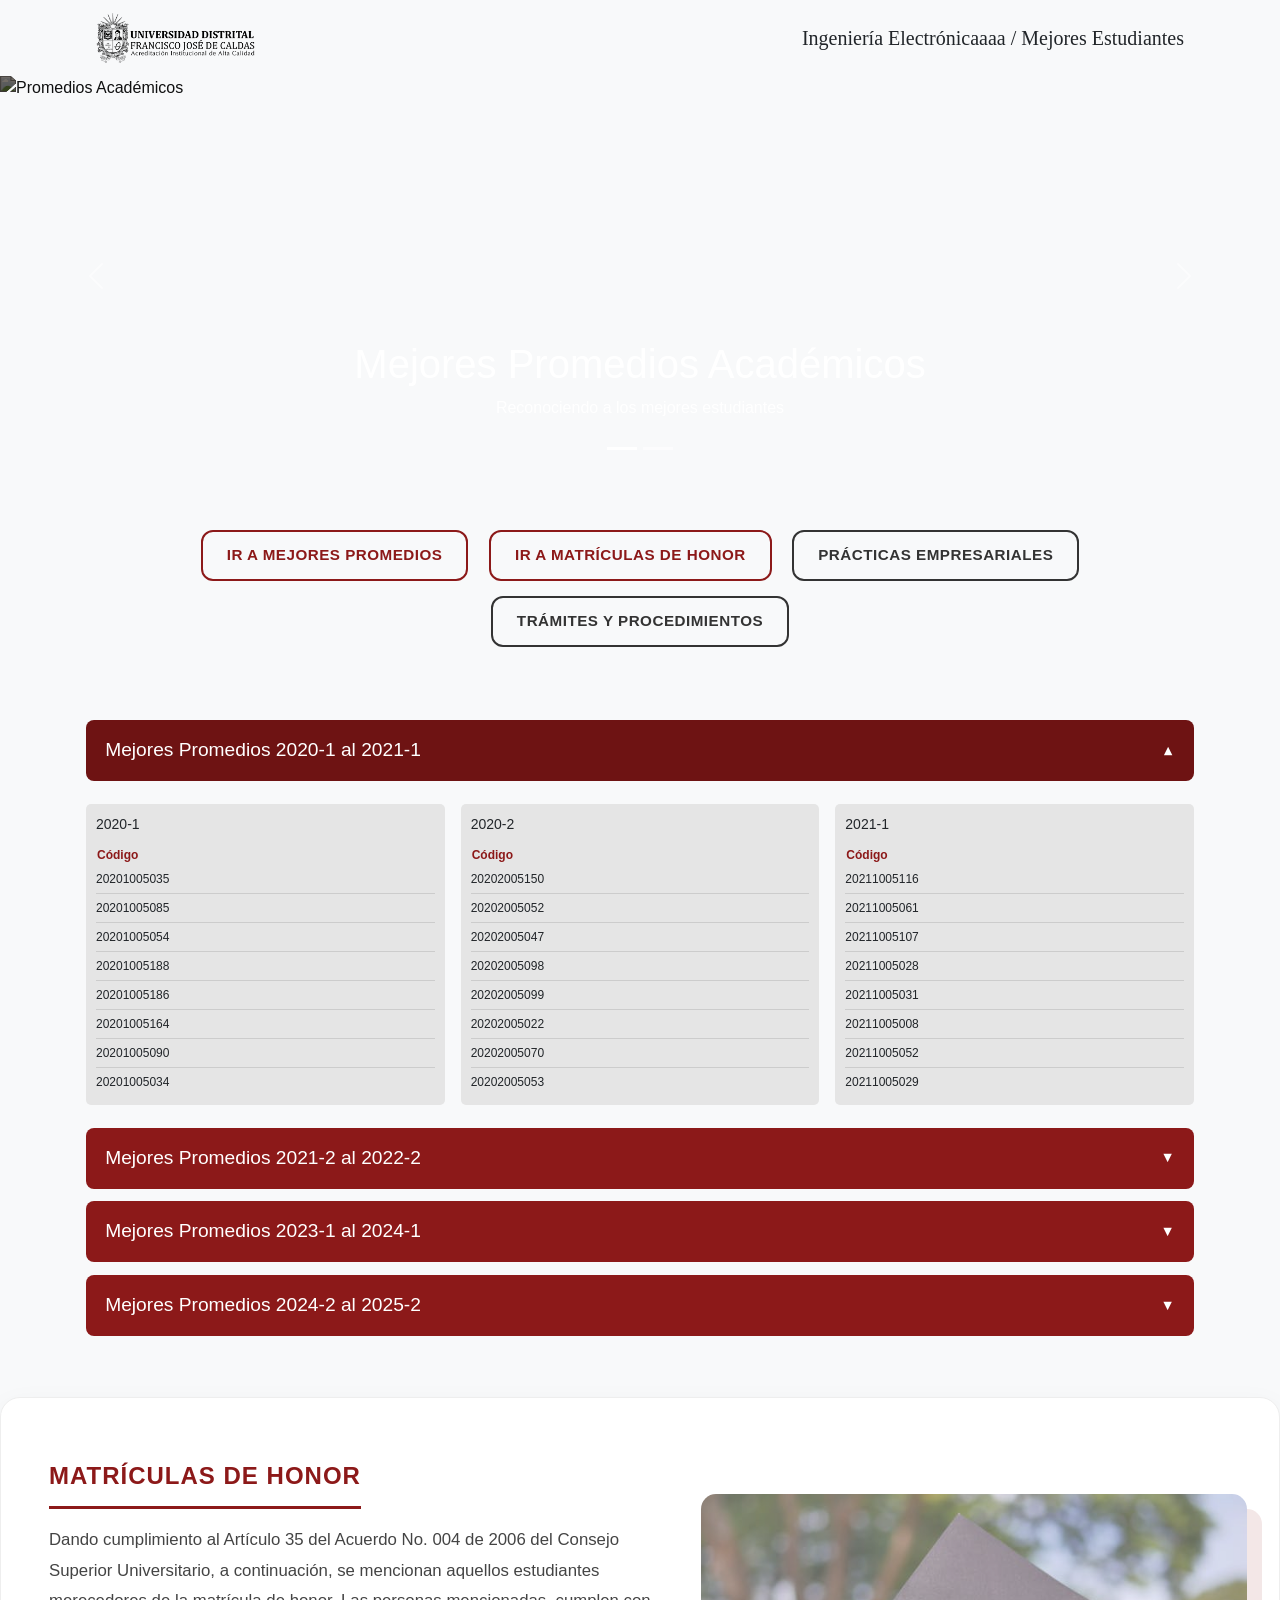
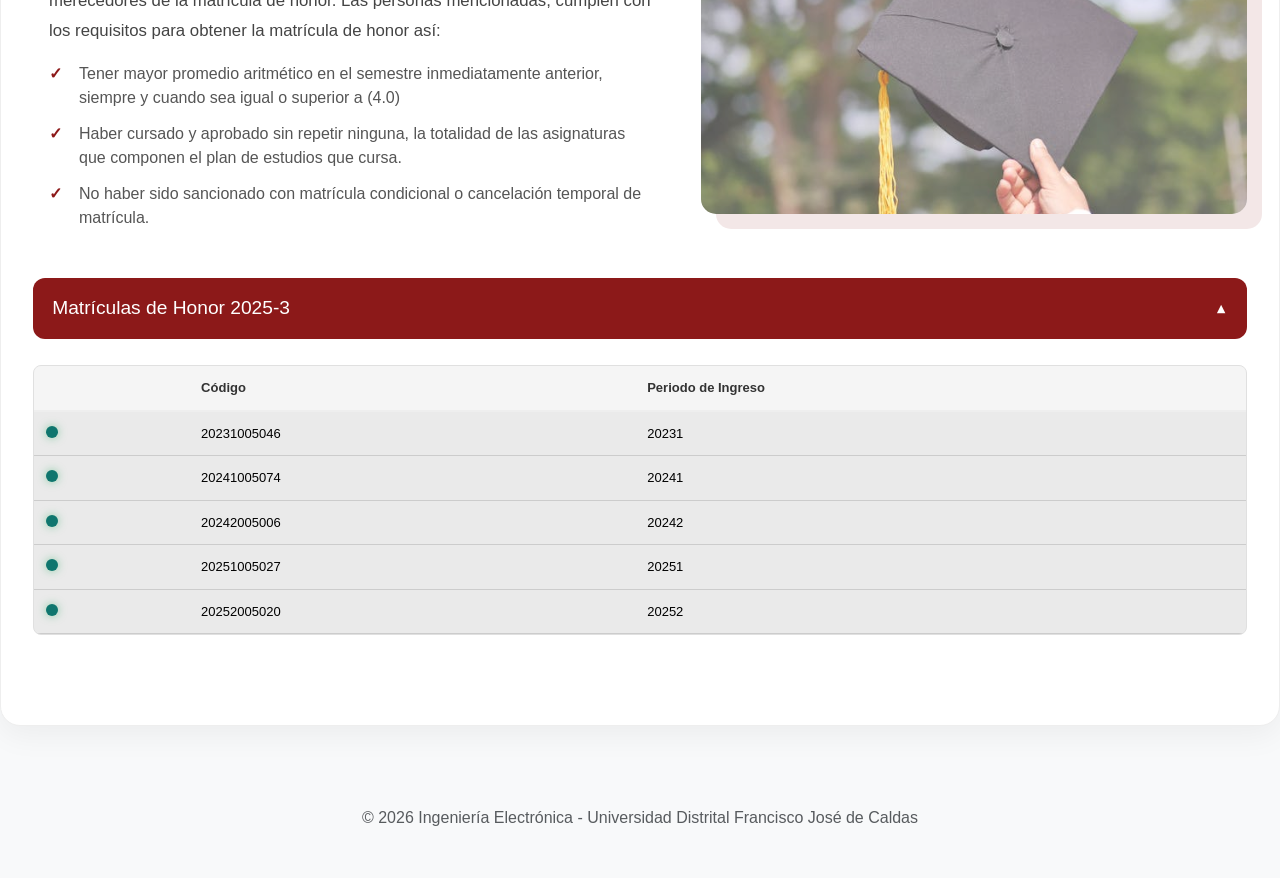
==== commit ff5388b3: "Update index.html" ====
--- a/index.html
+++ b/index.html
@@ -3,7 +3,7 @@
 
 <head>
   <meta charset="UTF-8">
-  <title>Mejores Promedios</title>
+  <title>Mejores mejores</title>
   <meta name="viewport" content="width=device-width, initial-scale=1.0">
   <link rel="icon" type="image/webp" href="logo.webp">
   <link href="https://cdn.jsdelivr.net/npm/bootstrap@5.1.3/dist/css/bootstrap.min.css" rel="stylesheet"
@@ -18,7 +18,7 @@
       <a class="navbar-brand" href="#">
         <img src="logo.png" alt="Logo UD" style="height: 50px; width: auto;">
       </a>
-      <h5 class="my-0 navbar-title">Ingeniería Electrónica / Mejores Estudiantes</h5>
+      <h5 class="my-0 navbar-title">Ingeniería Electrónicaaaa / Mejores Estudiantes</h5>
     </div>
   </nav>
 
@@ -162,4 +162,4 @@
   <script src="script.js"></script>
 </body>
 
-</html>+</html>
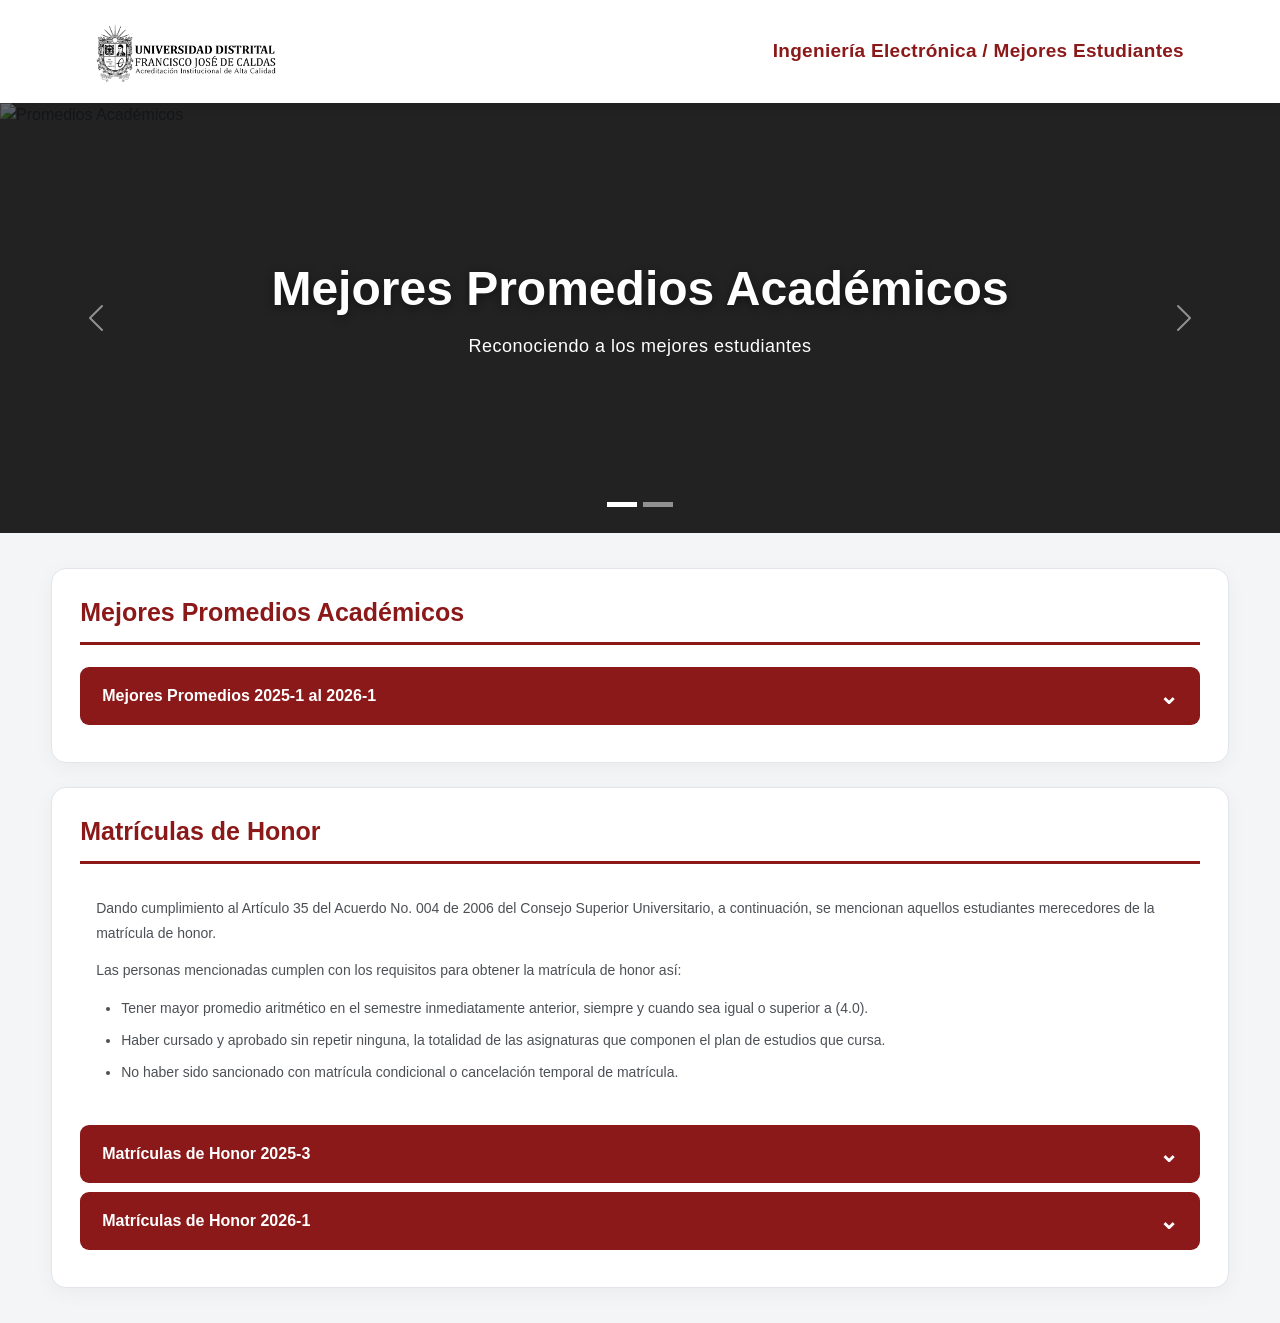
==== commit 9e992b5c: "Update index.html" ====
--- a/index.html
+++ b/index.html
@@ -2,10 +2,12 @@
 <html lang="es">
 
 <head>
-  <meta charset="UTF-8">
-  <title>Mejores mejores</title>
+  <meta charset="UTF-8">  
+  <title>Mejores Promedios</title>
   <meta name="viewport" content="width=device-width, initial-scale=1.0">
-  <link rel="icon" type="image/webp" href="logo.webp">
+
+  <script src="https://cdnjs.cloudflare.com/ajax/libs/xlsx/0.18.5/xlsx.full.min.js"></script>
+
   <link href="https://cdn.jsdelivr.net/npm/bootstrap@5.1.3/dist/css/bootstrap.min.css" rel="stylesheet"
     integrity="sha384-1BmE4kWBq78iYhFldvKuhfTAU6auU8tT94WrHftjDbrCEXSU1oBoqyl2QvZ6jIW3" crossorigin="anonymous">
   <link rel="stylesheet" href="styles.css">
@@ -16,9 +18,9 @@
   <nav class="navbar navbar-light bg-light px-5">
     <div class="container-fluid px-5">
       <a class="navbar-brand" href="#">
-        <img src="logo.png" alt="Logo UD" style="height: 50px; width: auto;">
+        <img src="logo.png" alt="" class="w-25 h-25 d-inline-block align-text-top">
       </a>
-      <h5 class="my-0 navbar-title">Ingeniería Electrónicaaaa / Mejores Estudiantes</h5>
+      <h5 class="my-0 navbar-title">Ingeniería Electrónica / Mejores Estudiantes</h5>
     </div>
   </nav>
 
@@ -49,7 +51,8 @@
 
       <!-- SLIDE 2 -->
       <div class="carousel-item">
-        <img src="2.jpg" class="d-block w-100" alt="Matrículas de Honor">
+        <img src="https://images.unsplash.com/photo-1523580494863-6f3031224c94?q=80&w=1200&auto=format&fit=crop"
+          class="d-block w-100" alt="Matrículas de Honor">
 
         <div class="carousel-caption custom-caption">
           <a class="text-decoration-none text-reset" href="#Matriculas">
@@ -74,73 +77,79 @@
     </button>
 
   </div>
+<!-- CONTENIDO PRINCIPAL -->
+<section class="container my-4">
 
-<div class="container text-center mt-4">
-    <a class="btn btn-lg btn-outline-dark mx-2 d-inline-block" href="#Promedios">Ir a Mejores Promedios</a>
-    <a class="btn btn-lg btn-outline-dark mx-2 d-inline-block" href="#Matriculas">Ir a Matrículas de Honor</a>
-    <a class="btn btn-lg btn-outline-dark mx-2 d-inline-block" href="./pagina_practicas/practicas.html">Prácticas Empresariales</a>
-    <a class="btn btn-lg btn-outline-dark mx-2 d-inline-block" href="./Tramitesyprocedimientos/index.html">Trámites y Procedimientos</a>
-</div>
+  <!-- RECUADRO 1: MEJORES PROMEDIOS -->
+  <div class="seccion-recuadro mb-4" id="Promedios">
 
-  <!-- Mejores Promedios -->
-  <section class="container" id="Promedios">
-    <!-- BLOQUE 1 -->
-    <button class="accordion">Mejores Promedios 2020-1 al 2021-1</button>
-    <div class="panel">
-      <div class="grid" id="bloque1"></div>
-    </div>
+    <h3 class="titulo-seccion">Mejores Promedios Académicos</h3>
 
-    <!-- BLOQUE 2 -->
-    <button class="accordion">Mejores Promedios 2021-2 al 2022-2</button>
-    <div class="panel">
-      <div class="grid" id="bloque2"></div>
-    </div>
+    <button class="accordion">
+      Mejores Promedios 2025-1 al 2026-1
+    </button>
 
-    <!-- BLOQUE 3 -->
-    <button class="accordion">Mejores Promedios 2023-1 al 2024-1</button>
-    <div class="panel">
-      <div class="grid" id="bloque3"></div>
-    </div>
-
-    <!-- BLOQUE 4 -->
-    <button class="accordion">Mejores Promedios 2024-2 al 2025-2</button>
     <div class="panel">
       <div class="grid" id="bloque4"></div>
     </div>
 
-  </section>
-  <!-- MATRÍCULAS DE HONOR -->
-  <section class="Matriculas" id="Matriculas">
-    <div class="container_Matriculas">
-      <!-- TEXTO -->
-      <div class="ps-3">
-        <h4 class="mb-3 pb-3">Matrículas de Honor</h4>
-        <p>
-          Dando cumplimiento al Artículo 35 del Acuerdo No. 004 de 2006 del Consejo Superior Universitario, a
-          continuación, se mencionan aquellos estudiantes merecedores de la matrícula de honor.
+  </div>
 
-          Las personas mencionadas, cumplen con los requisitos para obtener la matrícula de honor así:
-        </p>
-        <ul>
-          <li>Tener mayor promedio aritmético en el semestre inmediatamente anterior, siempre y cuando sea igual o
-            superior a (4.0)</li>
-          <li>Haber cursado y aprobado sin repetir ninguna, la totalidad de las asignaturas que componen el plan de
-            estudios que cursa.</li>
-          <li>No haber sido sancionado con matrícula condicional o cancelación temporal de matrícula.</li>
-        </ul>
-      </div>
-      <div class="img-container">
-        <img src="1.jpg" alt="Matrículas de Honor" class="h-100 opacity-75 rounded">
-      </div>
+  <!-- RECUADRO 2: MATRÍCULAS DE HONOR -->
+  <div class="seccion-recuadro mb-4" id="Matriculas">
+
+    <h3 class="titulo-seccion">Matrículas de Honor</h3>
+
+    <div class="info ps-3">
+      <p>
+        Dando cumplimiento al Artículo 35 del Acuerdo No. 004 de 2006
+        del Consejo Superior Universitario, a continuación, se mencionan
+        aquellos estudiantes merecedores de la matrícula de honor.
+      </p>
+
+      <p>Las personas mencionadas cumplen con los requisitos para obtener la matrícula de honor así:</p>
+
+      <ul>
+        <li>Tener mayor promedio aritmético en el semestre inmediatamente anterior, siempre y cuando sea igual o superior a (4.0).</li>
+        <li>Haber cursado y aprobado sin repetir ninguna, la totalidad de las asignaturas que componen el plan de estudios que cursa.</li>
+        <li>No haber sido sancionado con matrícula condicional o cancelación temporal de matrícula.</li>
+      </ul>
     </div>
-    <button class="accordion accordion_matriculas bg-light m-3">Matrículas de Honor 2025-3</button>
+
+
+
+    <button class="accordion">
+      Matrículas de Honor 2025-3
+    </button>
+
     <div class="panel">
-      <!-- TABLA -->
       <div class="tabla-honor text-black">
         <table>
           <thead>
             <tr>
               <th></th>
+              <th>Nombre</th>
+              <th>Código</th>
+              <th>Periodo de Ingreso</th>
+            </tr>
+          </thead>
+          <tbody id="tabla-matriculas-anteriores"></tbody>
+        </table>
+      </div>
+    </div>
+
+
+    <button class="accordion">
+      Matrículas de Honor 2026-1
+    </button>
+
+    <div class="panel">
+      <div class="tabla-honor text-black">
+        <table>
+          <thead>
+            <tr>
+              <th></th>
+              <th>Nombre</th>
               <th>Código</th>
               <th>Periodo de Ingreso</th>
             </tr>
@@ -149,12 +158,9 @@
         </table>
       </div>
     </div>
-  </section>
-  <footer class="bg-light text-center text-muted py-3 mt-5">
-    <div class="container">
-      <p>&copy; 2026 Ingeniería Electrónica - Universidad Distrital Francisco José de Caldas</p>
-    </div>
-  </footer>
+  </div>
+
+</section>
 
   <script src="https://cdn.jsdelivr.net/npm/bootstrap@5.1.3/dist/js/bootstrap.bundle.min.js"
     integrity="sha384-ka7Sk0Gln4gmtz2MlQnikT1wXgYsOg+OMhuP+IlRH9sENBO0LRn5q+8nbTov4+1p"
--- a/styles.css
+++ b/styles.css
@@ -1,441 +1,453 @@
+
+/* =========================================
+   1. CONFIGURACIÓN GENERAL
+========================================= */
+
+:root {
+    --vinotinto: #8C1919;
+    --vinotinto-oscuro: #641010;
+    --vinotinto-claro: #a92b2b;
+    --fondo: #f4f5f7;
+    --blanco: #ffffff;
+    --texto: #30343b;
+    --borde: #e2e5e9;
+}
+
+* {
+    box-sizing: border-box;
+}
+
 body {
     font-family: 'Segoe UI', Tahoma, Geneva, Verdana, sans-serif;
-    background: #F8F9FA;
-}
-
-.hero {
-    background: #ffffff;
-}
-
-.hero .card {
-    border-radius: 1rem;
-}
-
-.container {
-    width: 90%;
-    margin: auto;
-    padding: 1rem;
-
-}
-
-.navbar-logo {
-    max-height: 56px;
-    width: auto;
-}
+    background: var(--fondo);
+    color: var(--texto);
+    margin: 0;
+}
+
+/* =========================================
+   2. ENCABEZADO
+========================================= */
+
+.navbar {
+    background: var(--blanco) !important;
+    padding: 12px 0;
+    box-shadow: 0 2px 12px rgba(0, 0, 0, 0.07);
+    position: relative;
+    z-index: 10;
+}
+
+.navbar .container-fluid {
+    max-width: 1350px;
+}
+
+.navbar-brand {
+    margin-right: 20px;
+}
+
+.navbar-brand img {
+    width: auto !important;
+    height: 65px !important;
+    max-width: 180px;
+    object-fit: contain;
+}
+
 .navbar-title {
-    font-family: fangsong;
-    /* font-size: 1rem; */
-}
-
-/* ACCORDION */
+    font-family: 'Segoe UI', sans-serif;
+    font-size: 19px;
+    font-weight: 700;
+    color: var(--vinotinto);
+    letter-spacing: 0.3px;
+}
+
+/* =========================================
+   3. CARRUSEL
+========================================= */
+
+.custom-carousel {
+    position: relative;
+    overflow: hidden;
+    background: #222;
+}
+
+.custom-carousel .carousel-item {
+    height: 430px;
+}
+
+.custom-carousel img {
+    width: 100%;
+    height: 430px;
+    object-fit: cover;
+    object-position: center;
+    filter: brightness(0.42);
+}
+
+.custom-caption {
+    top: 50%;
+    bottom: auto;
+    transform: translateY(-50%);
+    padding: 25px;
+}
+
+.custom-caption h1 {
+    font-size: clamp(28px, 4vw, 48px);
+    font-weight: 800;
+    text-shadow: 0 3px 10px rgba(0, 0, 0, 0.45);
+    margin-bottom: 15px;
+}
+
+.custom-caption p {
+    font-size: 18px;
+    font-weight: 400;
+    letter-spacing: 0.5px;
+}
+
+.custom-caption a:hover {
+    color: #f2dada !important;
+}
+
+.carousel-indicators button {
+    width: 30px !important;
+    height: 5px !important;
+    border-radius: 5px;
+}
+
+/* =========================================
+   4. CONTENIDO PRINCIPAL
+========================================= */
+
+.container.my-4 {
+    width: 92%;
+    max-width: 1250px;
+    margin: 35px auto !important;
+    padding: 0;
+}
+
+.seccion-recuadro {
+    background: var(--blanco);
+    border: 1px solid var(--borde);
+    border-radius: 15px;
+    padding: 28px;
+    margin-bottom: 30px;
+    box-shadow: 0 5px 20px rgba(0, 0, 0, 0.045);
+    transition: box-shadow 0.3s ease;
+}
+
+.seccion-recuadro:hover {
+    box-shadow: 0 8px 25px rgba(0, 0, 0, 0.075);
+}
+
+/* =========================================
+   5. TÍTULOS DE LAS SECCIONES
+========================================= */
+
+.titulo-seccion {
+    color: var(--vinotinto);
+    font-size: 25px;
+    font-weight: 750;
+    padding-bottom: 15px;
+    margin-bottom: 22px;
+    border-bottom: 3px solid var(--vinotinto);
+    display: flex;
+    align-items: center;
+}
+
+/* =========================================
+   6. BOTONES DESPLEGABLES
+========================================= */
+
 .accordion {
     width: 100%;
-    font-size: 1.2rem;
-    background: #8C1919;
-    color: #fff;
-    /* mejor contraste */
-    padding: 1rem 1.2rem;
-    margin: 0.8rem 0;
+    font-family: inherit;
+    font-size: 16px;
+    font-weight: 650;
+    text-align: left;
+
+    background: var(--vinotinto);
+    color: var(--blanco);
+
+    padding: 17px 22px;
+    margin: 9px 0;
+
     border: none;
-    border-radius: 8px;
+    border-radius: 9px;
     cursor: pointer;
-    font-weight: 500;
+
     display: flex;
     justify-content: space-between;
     align-items: center;
 
-    transition: all 0.3s ease;
-}
-
-/* Hover elegante */
+    transition: background 0.25s ease,
+                transform 0.25s ease,
+                box-shadow 0.25s ease;
+}
+
 .accordion:hover {
-    background: #a32020;
+    background: var(--vinotinto-claro);
     transform: translateY(-2px);
-    box-shadow: 0 4px 10px rgba(0, 0, 0, 0.15);
-}
-
-/* Estado activo */
+    box-shadow: 0 5px 12px rgba(140, 25, 25, 0.2);
+}
+
 .accordion.active {
-    background: #6e1313;
-}
-
-/* Icono (flecha) */
+    background: var(--vinotinto-oscuro);
+    border-radius: 9px 9px 0 0;
+}
+
+/* Flecha */
 .accordion::after {
-    content: "▼";
-    font-size: 0.9rem;
+    content: "⌄";
+    font-size: 23px;
+    line-height: 15px;
     transition: transform 0.3s ease;
 }
 
-/* Rotación al abrir */
 .accordion.active::after {
     transform: rotate(180deg);
 }
 
+/* =========================================
+   7. CONTENIDO DESPLEGABLE
+========================================= */
+
 .panel {
     display: none;
-    padding: 10px 0;
-}
-
-/* GRID */
+    padding: 18px 12px;
+    background: #fafafa;
+    border: 1px solid var(--borde);
+    border-top: none;
+    border-radius: 0 0 9px 9px;
+    margin-bottom: 15px;
+}
+
+/* =========================================
+   8. TABLAS DE MEJORES PROMEDIOS
+========================================= */
+
 .grid {
     display: grid;
-    grid-template-columns: repeat(3, 1fr);
-    gap: 1rem;
-}
-
-/* Responsive Grid */
-@media (max-width: 1024px) {
+    grid-template-columns: repeat(3, minmax(0, 1fr));
+    gap: 18px;
+}
+
+.grid .col {
+    min-width: 0;
+    background: var(--blanco);
+    border: 1px solid var(--borde);
+    border-radius: 10px;
+    padding: 14px;
+    box-shadow: 0 2px 8px rgba(0, 0, 0, 0.035);
+}
+
+.col-header {
+    display: flex;
+    justify-content: center;
+    align-items: center;
+    background: var(--vinotinto);
+    color: white;
+    font-size: 15px;
+    font-weight: 700;
+    padding: 11px;
+    border-radius: 7px;
+    margin-bottom: 12px;
+}
+
+.tabla {
+    max-height: 280px;
+    overflow-y: auto;
+    border-radius: 6px;
+}
+
+/* =========================================
+   9. TABLAS GENERALES
+========================================= */
+
+table {
+    width: 100%;
+    border-collapse: collapse;
+    font-size: 13px;
+}
+
+table th {
+    text-align: left;
+    color: var(--vinotinto);
+    font-weight: 700;
+    padding: 11px 9px;
+    background: #f5eeee;
+}
+
+table td {
+    padding: 10px 9px;
+    border-bottom: 1px solid #e8e8e8;
+    color: #414141;
+}
+
+table tbody tr:nth-child(even) {
+    background: #fafafa;
+}
+
+table tbody tr:hover {
+    background: #f5e8e8;
+    transition: background 0.2s ease;
+}
+
+/* =========================================
+   10. MATRÍCULAS DE HONOR
+========================================= */
+
+.info {
+    font-size: 14px;
+    line-height: 1.8;
+    color: #4c5055;
+    padding: 10px 8px 15px;
+}
+
+.info p {
+    margin-bottom: 12px;
+}
+
+.info ul {
+    padding-left: 25px;
+}
+
+.info li {
+    margin-bottom: 7px;
+}
+
+.tabla-honor {
+    background: white;
+    border: 1px solid var(--borde);
+    border-radius: 10px;
+    overflow-x: auto;
+    box-shadow: 0 2px 8px rgba(0, 0, 0, 0.035);
+}
+
+.tabla-honor table {
+    margin: 0;
+    min-width: 500px;
+}
+
+.tabla-honor thead {
+    background: var(--vinotinto);
+}
+
+.tabla-honor th {
+    background: var(--vinotinto);
+    color: white;
+    padding: 15px;
+    font-size: 13px;
+}
+
+.tabla-honor td {
+    padding: 13px 15px;
+    font-size: 13px;
+}
+
+.tabla-honor tbody tr:hover {
+    background: #f7eaea;
+}
+
+/* Indicador de matrícula */
+.check {
+    width: 11px;
+    height: 11px;
+    background: #16846b;
+    border-radius: 50%;
+    display: inline-block;
+}
+
+/* =========================================
+   11. BARRAS DE DESPLAZAMIENTO
+========================================= */
+
+.tabla::-webkit-scrollbar {
+    width: 7px;
+}
+
+.tabla::-webkit-scrollbar-thumb {
+    background: #c7a0a0;
+    border-radius: 10px;
+}
+
+.tabla::-webkit-scrollbar-track {
+    background: #f1f1f1;
+}
+
+/* =========================================
+   12. ADAPTACIÓN A TABLETAS Y CELULARES
+========================================= */
+
+@media (max-width: 900px) {
+
     .grid {
-        grid-template-columns: repeat(2, 1fr);
-    }
-}
-
-@media (max-width: 768px) {
+        grid-template-columns: repeat(2, minmax(0, 1fr));
+    }
+
+    .seccion-recuadro {
+        padding: 20px;
+    }
+
+    .custom-carousel .carousel-item,
+    .custom-carousel img {
+        height: 350px;
+    }
+}
+
+@media (max-width: 600px) {
+
+    .navbar .container-fluid {
+        padding-left: 15px !important;
+        padding-right: 15px !important;
+    }
+
+    .navbar-brand img {
+        height: 48px !important;
+    }
+
+    .navbar-title {
+        font-size: 14px;
+        text-align: right;
+    }
+
+    .custom-carousel .carousel-item,
+    .custom-carousel img {
+        height: 270px;
+    }
+
+    .custom-caption h1 {
+        font-size: 25px;
+    }
+
+    .custom-caption p {
+        font-size: 14px;
+    }
+
+    .container.my-4 {
+        width: 94%;
+        margin-top: 20px !important;
+    }
+
+    .seccion-recuadro {
+        padding: 15px;
+        border-radius: 11px;
+    }
+
+    .titulo-seccion {
+        font-size: 20px;
+    }
+
+    .accordion {
+        font-size: 14px;
+        padding: 15px;
+    }
+
     .grid {
         grid-template-columns: 1fr;
     }
-}
-
-/* COLUMNAS */
-.col {
-    background: #e5e5e5;
-    padding: 10px;
-    border-radius: 5px;
-}
-
-.col-header {
-    display: flex;
-    justify-content: space-between;
-    font-size: 14px;
-    margin-bottom: 10px;
-}
-
-.col-header a {
-    color: #8C1919;
-    text-decoration: none;
-    font-size: 12px;
-}
-
-/* TABLA */
-.tabla {
-    max-height: 250px;
-    overflow-y: auto;
-}
-
-table {
-    width: 100%;
-    font-size: 12px;
-}
-
-th {
-    text-align: left;
-    color: #8C1919;
-}
-
-td {
-    padding: 5px 0;
-    border-bottom: 1px solid #ccc;
-}
-
-.custom-carousel img {
-    filter: brightness(0.4) sepia(0.3) hue-rotate(-10deg);
-}
-
-img {
-    width: 100%;
-    height: 25rem;
-    object-fit: cover;
-    object-position: center;
-}
-
-/* --- SECCIÓN MATRÍCULAS DE HONOR --- */
-.Matriculas {
-    background: #ffffff; /* Fondo claro para resaltar del resto */
-    padding: 4rem 0;
-    margin: 2rem auto;
-    border-radius: 20px;
-    box-shadow: 0 10px 30px rgba(0,0,0,0.05);
-    border: 1px solid #eee;
-}
-
-.container_Matriculas {
-    display: flex;
-    gap: 3rem;
-    align-items: center;
-    padding: 0 2rem;
-    margin-bottom: 2rem;
-}
-
-/* Títulos y Texto */
-.Matriculas h4 {
-    color: #8C1919;
-    font-weight: 800;
-    text-transform: uppercase;
-    letter-spacing: 1px;
-    border-bottom: 3px solid #8C1919;
-    display: inline-block;
-}
-
-.Matriculas p {
-    color: #444;
-    font-size: 1.05rem;
-    line-height: 1.8;
-}
-
-.Matriculas ul {
-    list-style: none;
-    padding-left: 0;
-}
-
-.Matriculas ul li {
-    margin-bottom: 12px;
-    padding-left: 30px;
-    position: relative;
-    color: #555;
-}
-
-/* Viñetas personalizadas (Check) */
-.Matriculas ul li::before {
-    content: '✓';
-    position: absolute;
-    left: 0;
-    color: #8C1919;
-    font-weight: bold;
-}
-
-/* Contenedor de Imagen con Efecto */
-.img-container {
-    flex: 0 0 45%;
-    height: 300px;
-    position: relative;
-    overflow: hidden;
-    border-radius: 15px;
-    box-shadow: 15px 15px 0px rgba(140, 25, 25, 0.1);
-}
-
-.img-container img {
-    width: 100%;
-    height: 100%;
-    object-fit: cover;
-    transition: transform 0.5s ease;
-}
-
-.img-container:hover img {
-    transform: scale(1.05);
-}
-
-/* Acordeón de Matrículas Especial */
-.accordion_matriculas {
-    background: #8C1919 !important;
-    color: white !important;
-    border-radius: 12px !important;
-    font-weight: 600;
-    margin: 0 2rem !important;
-    width: calc(100% - 4rem) !important;
-    transition: 0.3s;
-}
-
-.accordion_matriculas:hover {
-    background: #6e1313 !important;
-    box-shadow: 0 5px 15px rgba(140, 25, 25, 0.3);
-}
-
-/* Tabla de Honor Premium */
-.tabla-honor {
-    background: white;
-    margin: 1rem 2rem;
-    border-radius: 12px;
-    overflow: hidden;
-    border: 1px solid #e0e0e0;
-}
-
-.tabla-honor table {
-    margin-bottom: 0;
-}
-
-.tabla-honor thead {
-    background: #f8f9fa;
-}
-
-.tabla-honor th {
-    color: #8C1919;
-    padding: 15px;
-    font-weight: 700;
-    border-bottom: 2px solid #eee;
-}
-
-.tabla-honor td {
-    padding: 15px;
-    vertical-align: middle;
-    border-top: 1px solid #f1f1f1;
-}
-
-/* Resaltar fila al pasar el mouse */
-.tabla-honor tbody tr:hover {
-    background-color: #fff9f9;
-}
-
-/* Dot de estado en la tabla */
-.check {
-    width: 10px;
-    height: 10px;
-    background: #27ae60;
-    border-radius: 50%;
-    display: block;
-    margin: 0 auto;
-    box-shadow: 0 0 8px rgba(39, 174, 96, 0.5);
-}
-
-/* BOTONES DE NAVEGACIÓN  */
-/* Contenedor principal para dar aire a los botones */
-.container.text-center.mt-4 {
-    padding: 30px 10px;
-}
-
-/* Redefinición del botón personalizado */
-.btn-outline-dark.mx-2 {
-    border: 2px solid #8C1919; /* Color UD */
-    color: #8C1919;
-    background: transparent;
-    border-radius: 12px; /* Esquinas modernas, no circulares */
-    padding: 12px 24px;
-    font-weight: 700;
-    font-size: 0.95rem;
-    text-transform: uppercase;
-    letter-spacing: 0.5px;
-    transition: all 0.4s cubic-bezier(0.165, 0.84, 0.44, 1);
-    position: relative;
-    overflow: hidden;
-    margin-bottom: 15px; /* Para cuando colapsen en móvil */
-}
-
-/* Efecto Hover: El botón se llena de color y se eleva */
-.btn-outline-dark.mx-2:hover {
-    background-color: #8C1919;
-    color: #ffffff;
-    transform: translateY(-5px); /* Elevación sutil */
-    box-shadow: 0 10px 20px rgba(140, 25, 25, 0.2);
-    border-color: #8C1919;
-}
-
-/* Efecto Click (Active) */
-.btn-outline-dark.mx-2:active {
-    transform: translateY(-2px);
-    box-shadow: 0 5px 10px rgba(140, 25, 25, 0.2);
-}
-
-/* Estilo diferenciado para botones de enlaces externos o secundarios */
-.btn-outline-dark[href*="practicas"], 
-.btn-outline-dark[href*="Tramites"] {
-    border-color: #333;
-    color: #333;
-}
-
-.btn-outline-dark[href*="practicas"]:hover, 
-.btn-outline-dark[href*="Tramites"]:hover {
-    background-color: #333;
-    color: #fff;
-    border-color: #333;
-}
-
-
-/* Responsive */
-@media (max-width: 992px) {
-    .container_Matriculas {
-        flex-direction: column;
-        text-align: center;
-    }
-    .img-container {
-        width: 100%;
-        box-shadow: none;
-    }
-    .Matriculas h4 {
-        display: block;
-        margin: 0 auto 20px;
-    }
-}
-
-.img-container {
-    flex-shrink: 0;
-    min-width: 40%;
-    height: 20rem;
-}
-
-.img-container img {
-    width: 100%;
-    height: 100%;
-    object-fit: cover;
-    object-position: center;
-    margin: 0;
-}
-
-.accordion_matriculas {
-    color: #8C1919;
-    font-weight: 500;
-    width: 100%;
-    margin-left: 0;
-    margin-right: 0;
-}
-
-/* TABLAS */
-.tabla-container {
-    width: 100%;
-}
-
-/* TABLA */
-.tabla-honor {
-    background: #eaeaea;
-    border-radius: 8px;
-    overflow-x: auto;
-}
-
-.tabla-honor table {
-    width: 100%;
-    min-width: 500px;
-}
-
-/* ENCABEZADO */
-.tabla-honor thead {
-    background: #f5f5f5;
-}
-
-.tabla-honor th {
-    padding: 12px;
-    font-size: 13px;
-    text-align: left;
-    color: #333;
-}
-
-/* FILAS */
-.tabla-honor td {
-    padding: 12px;
-    font-size: 13px;
-    border-top: 1px solid #ddd;
-}
-
-/* EFECTO HOVER */
-.tabla-honor tbody tr:hover {
-    background: #dcdcdc;
-}
-
-/* Responsive tabla */
-@media (max-width: 768px) {
-    .tabla-honor {
-        overflow-x: auto;
-    }
-    
-    .tabla-honor th,
-    .tabla-honor td {
-        padding: 10px 8px;
-        font-size: 12px;
-    }
-}
-
-/* ICONO CHECK */
-.check {
-    width: 12px;
-    height: 12px;
-    background: #0f766e;
-    border-radius: 50%;
-    display: inline-block;
-}+
+    .panel {
+        padding: 10px 5px;
+    }
+
+    .info {
+        font-size: 13px;
+    }
+}
